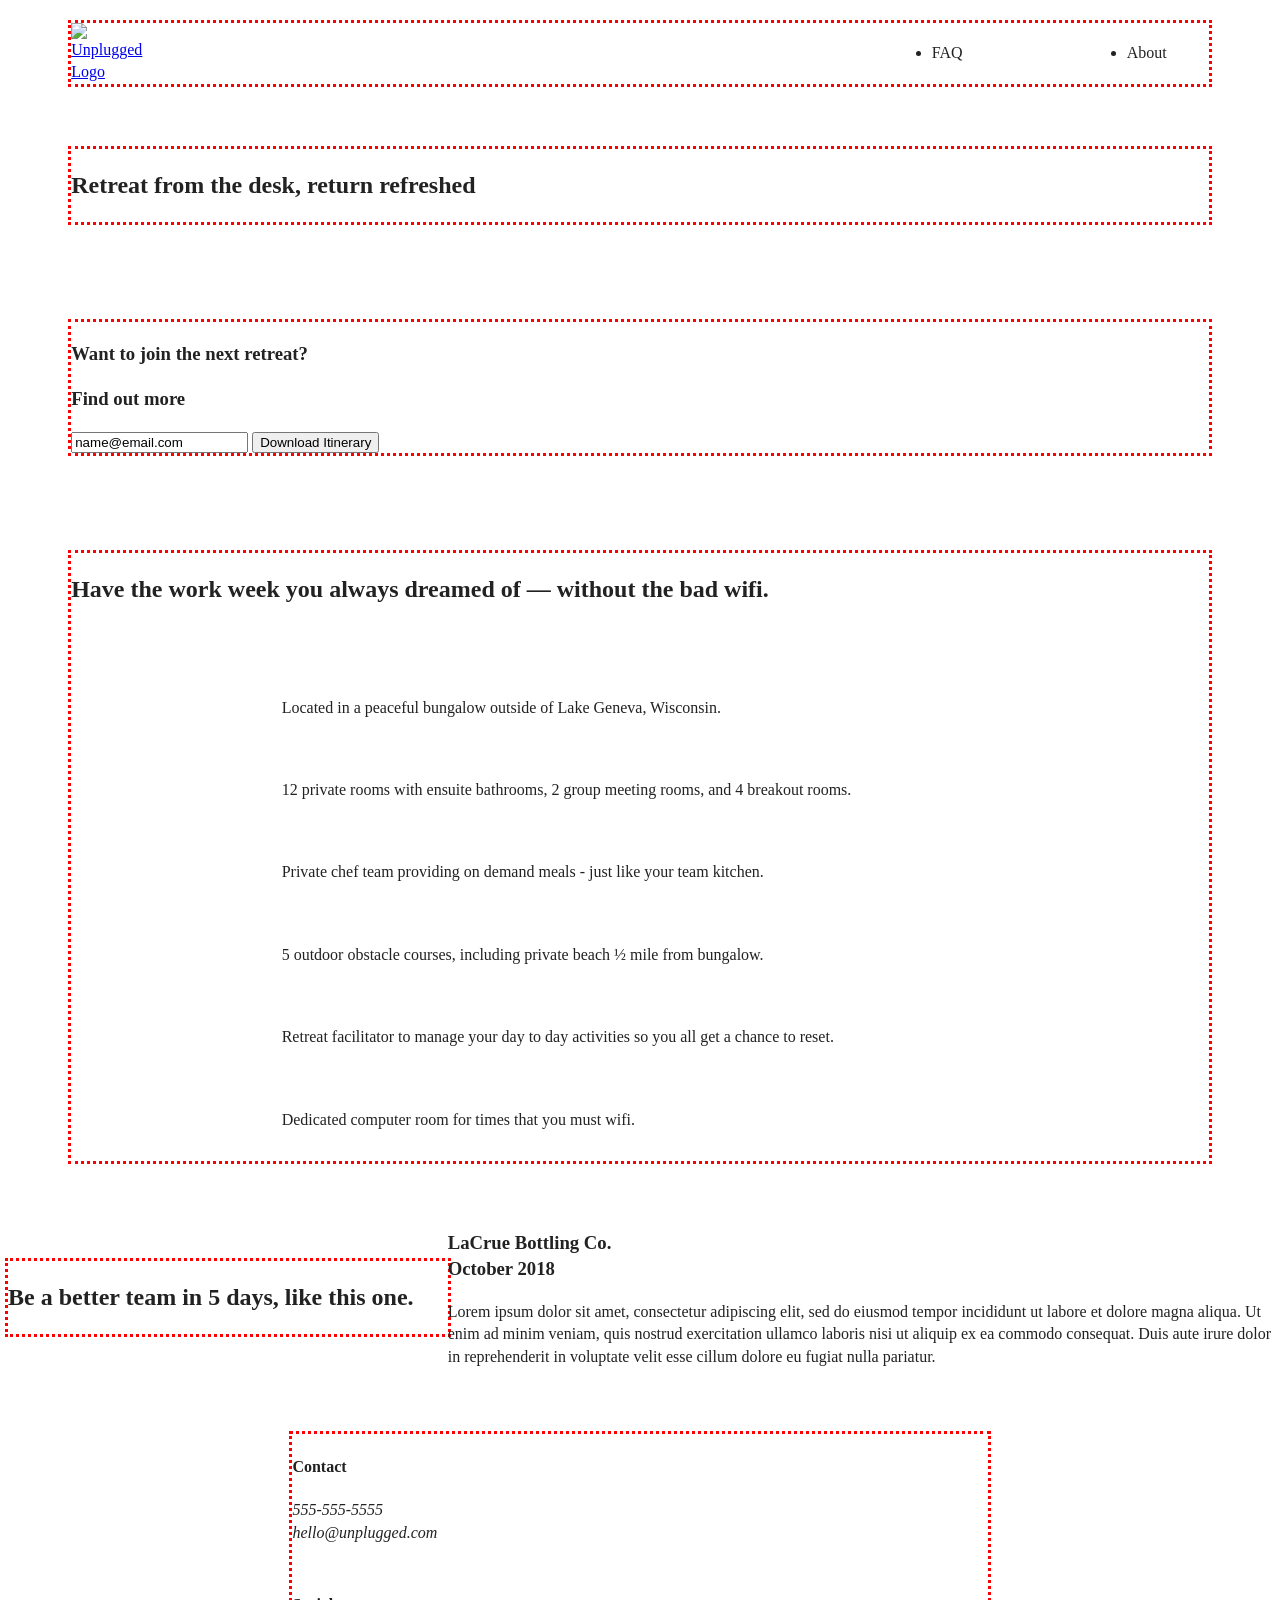
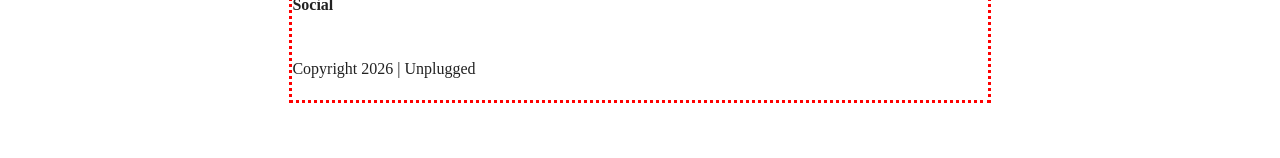
==== index.html @ e72781e9 "Basic styles for mobile layout" ====
<!doctype html>
<html class="no-js" lang="">

<head>
  <meta charset="utf-8">
  <meta name="viewport" content="width=device-width, initial-scale=1">
  <title>Unplugged Retreat</title>
  <link rel="stylesheet" href="css/style.css">
  <meta name="description" content="">

  <meta property="og:title" content="">
  <meta property="og:type" content="">
  <meta property="og:url" content="">
  <meta property="og:image" content="">

  <link rel="icon" href="/favicon.ico" sizes="any">
  <link rel="icon" href="/icon.svg" type="image/svg+xml">
  <link rel="apple-touch-icon" href="icon.png">

  <link rel="manifest" href="site.webmanifest">
  <meta name="theme-color" content="#fafafa">
</head>

<body>
<header>
  <div class="content-wrapper">
    <a href="#">
      <img src=""  alt= "Unplugged Logo">
    </a>
    <div class="header-divider"></div>
    <nav>
      <ul>
        <li><a href="faq/index.html"></a>FAQ</li>
         <li><a href="about/index.html"></a>About</li>
      </ul>
    </nav>
  </div>
</header>

<main>
  <section class="hero-area">
    <div class="content-wrapper">
      <h1>Retreat from the desk, return refreshed</h1>
    </div>
  </section>
  <aside>
    <div class="content-wrapper">
      <div class="form-description">
        <h3>Want to join the next retreat?</h3>
        <p></p>
      </div>
      <div class="form">
        <h3>Find out more</h3>
        <input type="text" name="name" value="name@email.com">
        <input type="button" value="Download Itinerary">
      </div>
    </div>
  </aside>
  <section class="features">
    <div class="content-wrapper">
      <h2>Have the work week you always dreamed of — without the bad wifi.</h2>
      <div class="features-items">
        <article>
          <p class="fontawesome-icons"></p>
          <p class="features-item-description">Located in a peaceful bungalow outside of Lake Geneva, Wisconsin.</p>
        </article>
         <article>
          <p class="fontawesome-icons"></p>
          <p class="features-item-description">12 private rooms with ensuite bathrooms, 2 group meeting rooms, and 4 breakout rooms.</p>
        </article>
         <article>
          <p class="fontawesome-icons"></p>
          <p class="features-item-description">Private chef team providing on demand meals - just like your team kitchen.</p>
        </article>
         <article>
          <p class="fontawesome-icons"></p>
          <p class="features-item-description">5 outdoor obstacle courses, including private beach ½ mile from bungalow.</p>
        </article>
         <article>
          <p class="fontawesome-icons"></p>
          <p class="features-item-description">Retreat facilitator to manage your day to day activities so you all get a chance to reset.</p>
        </article>
         <article>
          <p class="fontawesome-icons"></p>
          <p class="features-item-description">Dedicated computer room for times that you must wifi.</p>
        </article>
      </div>

    </div>
  </section>
  <section class="reviews">
    <div class="content-wrapper">
      <h2> Be a better team in 5 days, like this one.</h2>
    </div>
    <article>
      <h3>LaCrue Bottling Co. <br>
October 2018</h3>
        <p>
Lorem ipsum dolor sit amet, consectetur adipiscing elit, sed do eiusmod tempor incididunt ut labore et dolore magna aliqua. Ut enim ad minim veniam, quis nostrud exercitation ullamco laboris nisi ut aliquip ex ea commodo consequat. Duis aute irure dolor in reprehenderit in voluptate velit esse cillum dolore eu fugiat nulla pariatur. 

        </p>
    </article>
  </section>
</main>

<footer>
<div class="content-wrapper">
  <div class="footer-content">
    <div class="contact">
      <h4>Contact</h4>
      <address>
        <p>555-555-5555 <br>
        hello@unplugged.com
      </p>
      </address>
    </div>
    <div class="social">
      <h4>Social</h4>
      <div class="social-icons">
        <p>
        <a href=""></a>
        <a href=""></a>
        <a href=""></a>
        </p>
      </div>
      <div class="copyright">
      <p>Copyright 2026 | Unplugged</p>
      </div>
    </div>
  </div>
</div>
  </footer>

  <script src="js/app.js"></script>

</body>

</html>
---- css/style.css ----
/*! HTML5 Boilerplate v9.0.0-RC1 | MIT License | https://html5boilerplate.com/ */

/* main.css 3.0.0 | MIT License | https://github.com/h5bp/main.css#readme */
/*
 * What follows is the result of much research on cross-browser styling.
 * Credit left inline and big thanks to Nicolas Gallagher, Jonathan Neal,
 * Kroc Camen, and the H5BP dev community and team.
 */

/* ==========================================================================
   Base styles: opinionated defaults
   ========================================================================== */

html {
  color: #222;
  font-size: 1em;
  line-height: 1.4;
}

/*
 * Remove text-shadow in selection highlight:
 * https://twitter.com/miketaylr/status/12228805301
 *
 * Customize the background color to match your design.
 */

::-moz-selection {
  background: #b3d4fc;
  text-shadow: none;
}

::selection {
  background: #b3d4fc;
  text-shadow: none;
}

/*
 * A better looking default horizontal rule
 */

hr {
  display: block;
  height: 1px;
  border: 0;
  border-top: 1px solid #ccc;
  margin: 1em 0;
  padding: 0;
}

/*
 * Remove the gap between audio, canvas, iframes,
 * images, videos and the bottom of their containers:
 * https://github.com/h5bp/html5-boilerplate/issues/440
 */

audio,
canvas,
iframe,
img,
svg,
video {
  vertical-align: middle;
}

/*
 * Remove default fieldset styles.
 */

fieldset {
  border: 0;
  margin: 0;
  padding: 0;
}

/*
 * Allow only vertical resizing of textareas.
 */

textarea {
  resize: vertical;
}

/* ==========================================================================
   Author's custom styles
   ========================================================================== */
/*=======Global Styles ===========*/

.content-wrapper {
  outline: 3px dotted red;
  width: 90%;
  margin: 50px 0;
}
/* ========Base Header Footer Styles===========*/
header {
  display: flex;
  justify-content: center;
  padding: 15px 0;
}
header .content-wrapper {
  display: flex;
  justify-content: center;
  align-items: center;
  margin: 0;
}
.header-divider {
width: 100%;
height: 1px;
margin: 10px 0;
}
header nav {
width: 60%;
}

header nav ul {
  display: flex;
  justify-content: space-around;
  width: 100%;
}


footer {
  display: flex;
  flex-direction: column;
  align-items: center;
}
footer .content-wrapper {
  width: 55%;
}
footer p {
  margin: 0;
}
footer .contact {
  margin-bottom: 50px;
}
footer .social-icons {
  display: flex;
  justify-content: space-around;
  align-items: center;
}

footer .social-icons p {
  display: flex;
  justify-content: center;
  align-items: center;
}

footer .copyright {
  margin: 20px 0;
}

/*---------Hero Area---------*/
.hero-area {
  display: flex;
  justify-content: center;
}
/*--------Aside --------------*/
aside {
  display: flex;
  justify-content: center;
}
/*---------------Features----------*/
.features {
  display: flex;
  justify-content: center;
}

.features h2 {
  margin-bottom: 60px;
}

.features article {
  width: 63%;
  margin: 30px 0;
}
.features .features-items {
  display: flex;
  justify-content: center;
  align-items: flex-start;
  flex-flow: row wrap;
}

.features p {
  margin: 0;
}

/*------------Reviews----------*/
.reviews {
  display: flex;
  justify-content: center;
}

.reviews h2 {

}

.reviews h3 {
  width: 55%;
}



/*=============About Page=================*/
.mission {
  display: flex;
  justify-content: center;
}
.contact-section {
  display: flex;
  justify-content: center;
}

contact-content p{
  margin: 0px;
}

/*==============FAQ Page===================*/

.faq {
  display: flex;
  justify-content: center;
}
.faq .content-wrapper {
  display: flex;
  justify-content: center;
  align-items: flex-start;
  margin: 50px 0 0 0;
}
.faq h2 {
margin: 40px;
}

.faq-content {
margin-bottom: 50px;
}

/* ==========================================================================
   Helper classes
   ========================================================================== */

/*
 * Hide visually and from screen readers
 */

.hidden,
[hidden] {
  display: none !important;
}

/*
 * Hide only visually, but have it available for screen readers:
 * https://snook.ca/archives/html_and_css/hiding-content-for-accessibility
 *
 * 1. For long content, line feeds are not interpreted as spaces and small width
 *    causes content to wrap 1 word per line:
 *    https://medium.com/@jessebeach/beware-smushed-off-screen-accessible-text-5952a4c2cbfe
 */

.visually-hidden {
  border: 0;
  clip: rect(0, 0, 0, 0);
  height: 1px;
  margin: -1px;
  overflow: hidden;
  padding: 0;
  position: absolute;
  white-space: nowrap;
  width: 1px;
  /* 1 */
}

/*
 * Extends the .visually-hidden class to allow the element
 * to be focusable when navigated to via the keyboard:
 * https://www.drupal.org/node/897638
 */

.visually-hidden.focusable:active,
.visually-hidden.focusable:focus {
  clip: auto;
  height: auto;
  margin: 0;
  overflow: visible;
  position: static;
  white-space: inherit;
  width: auto;
}

/*
 * Hide visually and from screen readers, but maintain layout
 */

.invisible {
  visibility: hidden;
}

/*
 * Clearfix: contain floats
 *
 * The use of `table` rather than `block` is only necessary if using
 * `::before` to contain the top-margins of child elements.
 */

.clearfix::before,
.clearfix::after {
  content: "";
  display: table;
}

.clearfix::after {
  clear: both;
}

/* ==========================================================================
   EXAMPLE Media Queries for Responsive Design.
   These examples override the primary ('mobile first') styles.
   Modify as content requires.
   ========================================================================== */

@media only screen and (min-width: 35em) {
  /* Style adjustments for viewports that meet the condition */
}

@media print,
  (-webkit-min-device-pixel-ratio: 1.25),
  (min-resolution: 1.25dppx),
  (min-resolution: 120dpi) {
  /* Style adjustments for high resolution devices */
}

/* ==========================================================================
   Print styles.
   Inlined to avoid the additional HTTP request:
   https://www.phpied.com/delay-loading-your-print-css/
   ========================================================================== */

@media print {
  *,
  *::before,
  *::after {
    background: #fff !important;
    color: #000 !important;
    /* Black prints faster */
    box-shadow: none !important;
    text-shadow: none !important;
  }

  a,
  a:visited {
    text-decoration: underline;
  }

  a[href]::after {
    content: " (" attr(href) ")";
  }

  abbr[title]::after {
    content: " (" attr(title) ")";
  }

  /*
   * Don't show links that are fragment identifiers,
   * or use the `javascript:` pseudo protocol
   */
  a[href^="#"]::after,
  a[href^="javascript:"]::after {
    content: "";
  }

  pre {
    white-space: pre-wrap !important;
  }

  pre,
  blockquote {
    border: 1px solid #999;
    page-break-inside: avoid;
  }

  tr,
  img {
    page-break-inside: avoid;
  }

  p,
  h2,
  h3 {
    orphans: 3;
    widows: 3;
  }

  h2,
  h3 {
    page-break-after: avoid;
  }
}
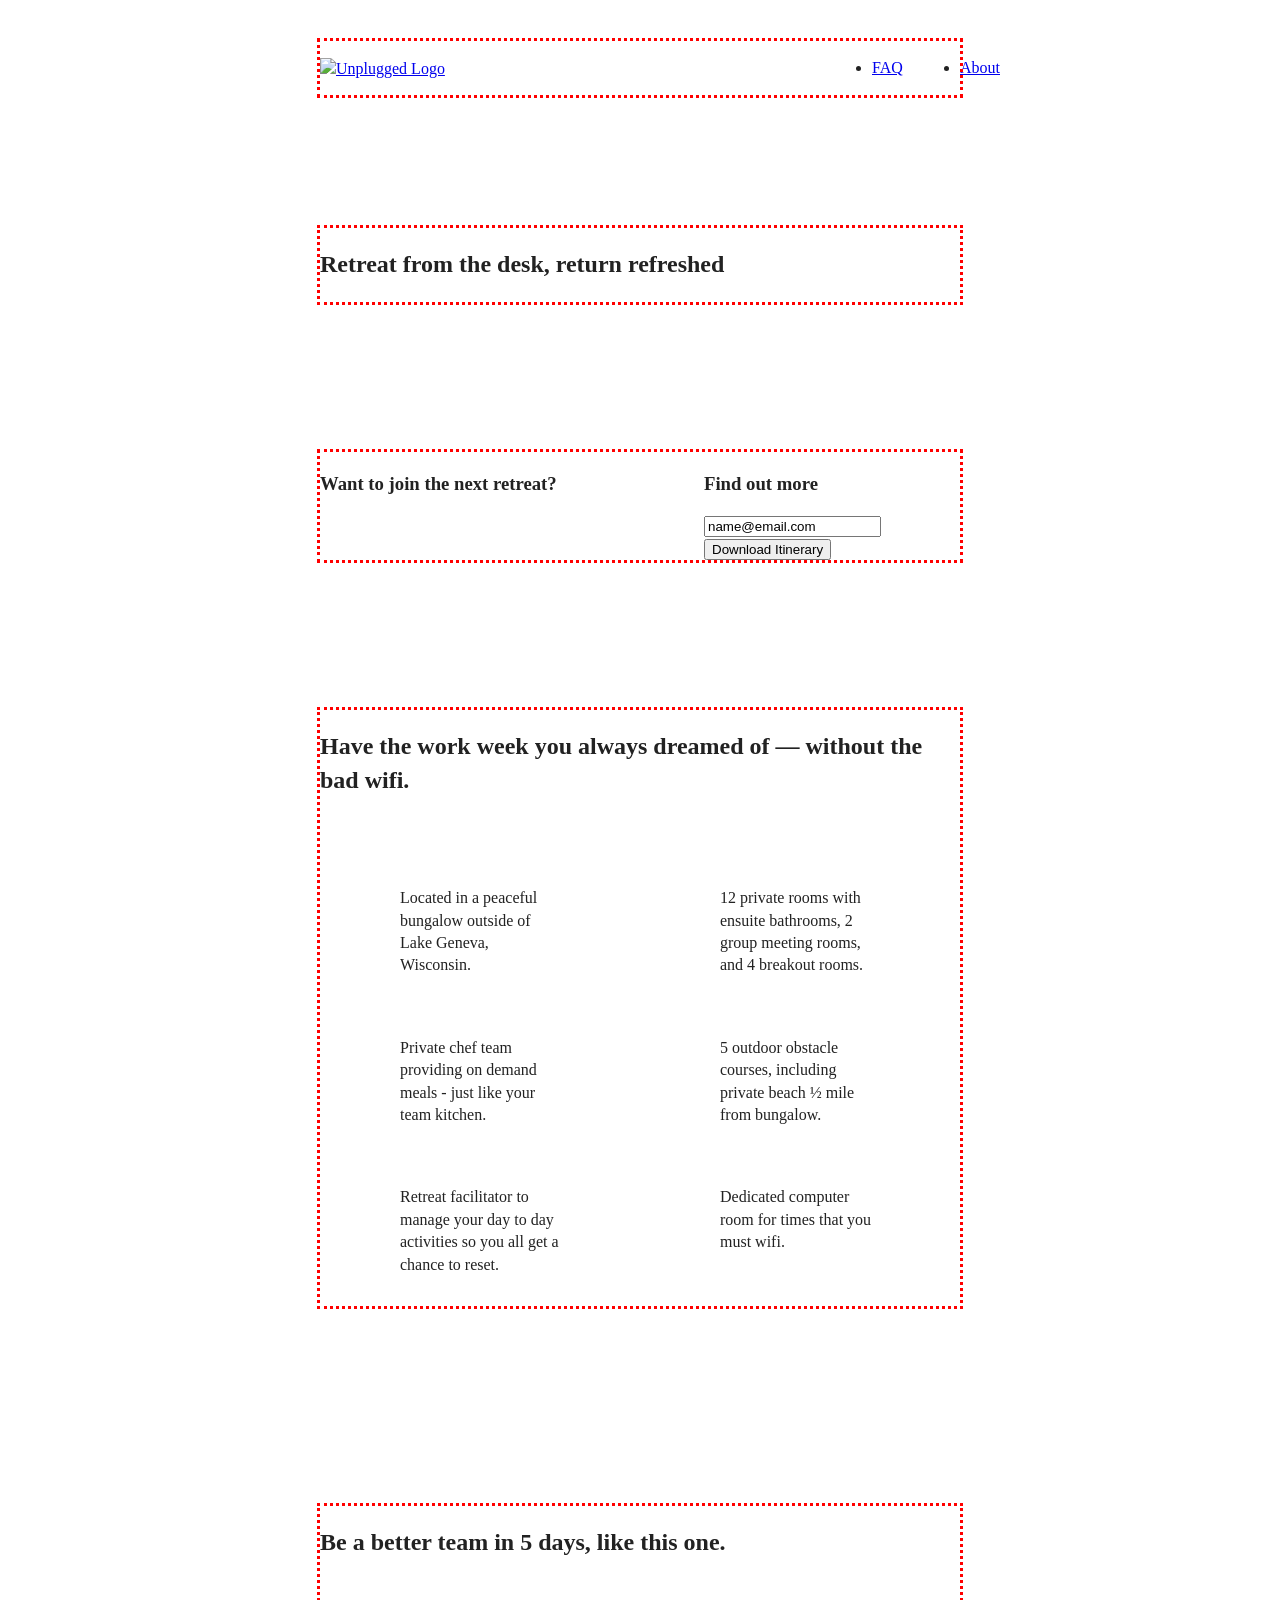
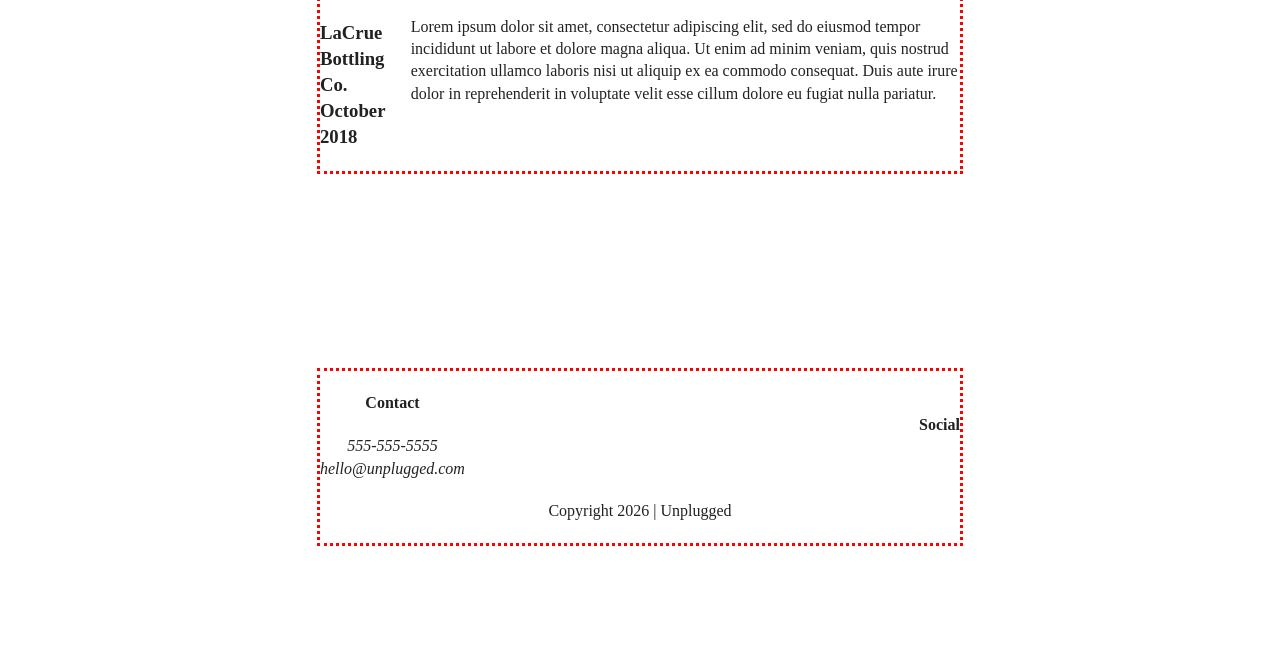
==== commit d4b4bceb: "Tablet css added" ====
--- a/index.html
+++ b/index.html
@@ -30,8 +30,8 @@
     <div class="header-divider"></div>
     <nav>
       <ul>
-        <li><a href="faq/index.html"></a>FAQ</li>
-         <li><a href="about/index.html"></a>About</li>
+        <li><a href="faq/index.html">FAQ</a></li>
+         <li><a href="about/index.html">About</a></li>
       </ul>
     </nav>
   </div>
@@ -88,22 +88,24 @@
 
     </div>
   </section>
+
   <section class="reviews">
     <div class="content-wrapper">
       <h2> Be a better team in 5 days, like this one.</h2>
-    </div>
     <article>
       <h3>LaCrue Bottling Co. <br>
 October 2018</h3>
         <p>
 Lorem ipsum dolor sit amet, consectetur adipiscing elit, sed do eiusmod tempor incididunt ut labore et dolore magna aliqua. Ut enim ad minim veniam, quis nostrud exercitation ullamco laboris nisi ut aliquip ex ea commodo consequat. Duis aute irure dolor in reprehenderit in voluptate velit esse cillum dolore eu fugiat nulla pariatur. 
-
         </p>
     </article>
+    </div>
   </section>
+
 </main>
 
 <footer>
+
 <div class="content-wrapper">
   <div class="footer-content">
     <div class="contact">
@@ -123,13 +125,14 @@
         <a href=""></a>
         </p>
       </div>
-      <div class="copyright">
+    </div>
+  </div>
+  <div class="copyright">
       <p>Copyright 2026 | Unplugged</p>
       </div>
-    </div>
-  </div>
 </div>
-  </footer>
+
+</footer>
 
   <script src="js/app.js"></script>
 
--- a/css/style.css
+++ b/css/style.css
@@ -100,12 +100,13 @@
   display: flex;
   justify-content: center;
   align-items: center;
+  flex-flow: row wrap;
   margin: 0;
 }
 .header-divider {
 width: 100%;
 height: 1px;
-margin: 10px 0;
+margin: 10px 0 20px 0;
 }
 header nav {
 width: 60%;
@@ -122,6 +123,7 @@
   display: flex;
   flex-direction: column;
   align-items: center;
+  text-align: center;
 }
 footer .content-wrapper {
   width: 55%;
@@ -190,11 +192,12 @@
 }
 
 .reviews h2 {
-
+  margin-bottom: 40px;
 }
 
 .reviews h3 {
   width: 55%;
+  margin: 20px 0;
 }
 
 
@@ -223,14 +226,15 @@
   display: flex;
   justify-content: center;
   align-items: flex-start;
+  flex-flow: row wrap;
   margin: 50px 0 0 0;
 }
 .faq h2 {
-margin: 40px;
+  margin: 40px 0;
 }
 
 .faq-content {
-margin-bottom: 50px;
+  margin-bottom: 50px;
 }
 
 /* ==========================================================================
@@ -316,16 +320,128 @@
    Modify as content requires.
    ========================================================================== */
 
-@media only screen and (min-width: 35em) {
-  /* Style adjustments for viewports that meet the condition */
-}
-
-@media print,
-  (-webkit-min-device-pixel-ratio: 1.25),
-  (min-resolution: 1.25dppx),
-  (min-resolution: 120dpi) {
-  /* Style adjustments for high resolution devices */
-}
+@media only screen and (min-width: 768px) {
+/*--Global Styles ----*/
+.content-wrapper {
+  max-width: 640px;
+  margin: 100px 0;
+}
+
+
+/*-----Header-----*/
+header {
+  padding: 33px 0;
+}
+
+header .content-wrapper {
+  width: 100%;
+  justify-content: space-between;
+}
+header nav {
+  width: 20%;
+}
+header nav ul {
+  justify-content: space-between;
+}
+
+.header-divider {
+  display: none;
+}
+
+/*-------Aside-------*/
+
+
+aside .content-wrapper {
+  margin: 50px 0;
+  display: flex;
+  justify-content: space-between;
+  align-content: flex-start;
+}
+
+aside .content-wrapper .form-description,
+aside .content-wrapper .form {
+  width: 40%;
+  margin: 0;
+}
+
+/*---Features -----*/
+.features article {
+display: flex;
+align-items: center;
+flex-flow: column wrap;
+flex-basis: 50%;
+}
+.features .features-item-description {
+  width: 50%;
+}
+
+/*------------Reviews----------*/
+.reviews article {
+  display: flex;
+  justify-content: space-between;
+
+}
+.reviews article div {
+width: 49%;
+}
+
+/*-------Footer ---------*/
+footer .content-wrapper {
+width: 65%;
+}
+
+.footer-content {
+  display: flex;
+  justify-content: space-between;
+  align-items: center;
+}
+footer .contact {
+  margin-bottom: 0;
+}
+
+
+footer .copyright {
+  width: 100%;
+}
+
+/*=================About Page=============*/
+
+.mission-content {
+  display: flex;
+  justify-content: space-between;
+  align-items: flex-start;
+  padding-top: 20px;
+}
+
+.mission-content p {
+  width: 45%;
+}
+
+.contact-section .content-wrapper h2 {
+  width: 80%;
+}
+.contact-content {
+  display: flex;
+  justify-content: space-between;
+  align-items: flex-start;
+}
+/*==================FAQ Page==============*/
+
+.faq .content-wrapper {
+  justify-content: space-between;
+}
+
+.faq-content {
+  width: 45%;
+}
+
+.faq h2 {
+   width: 100%;
+}
+
+
+}
+
 
 /* ==========================================================================
    Print styles.
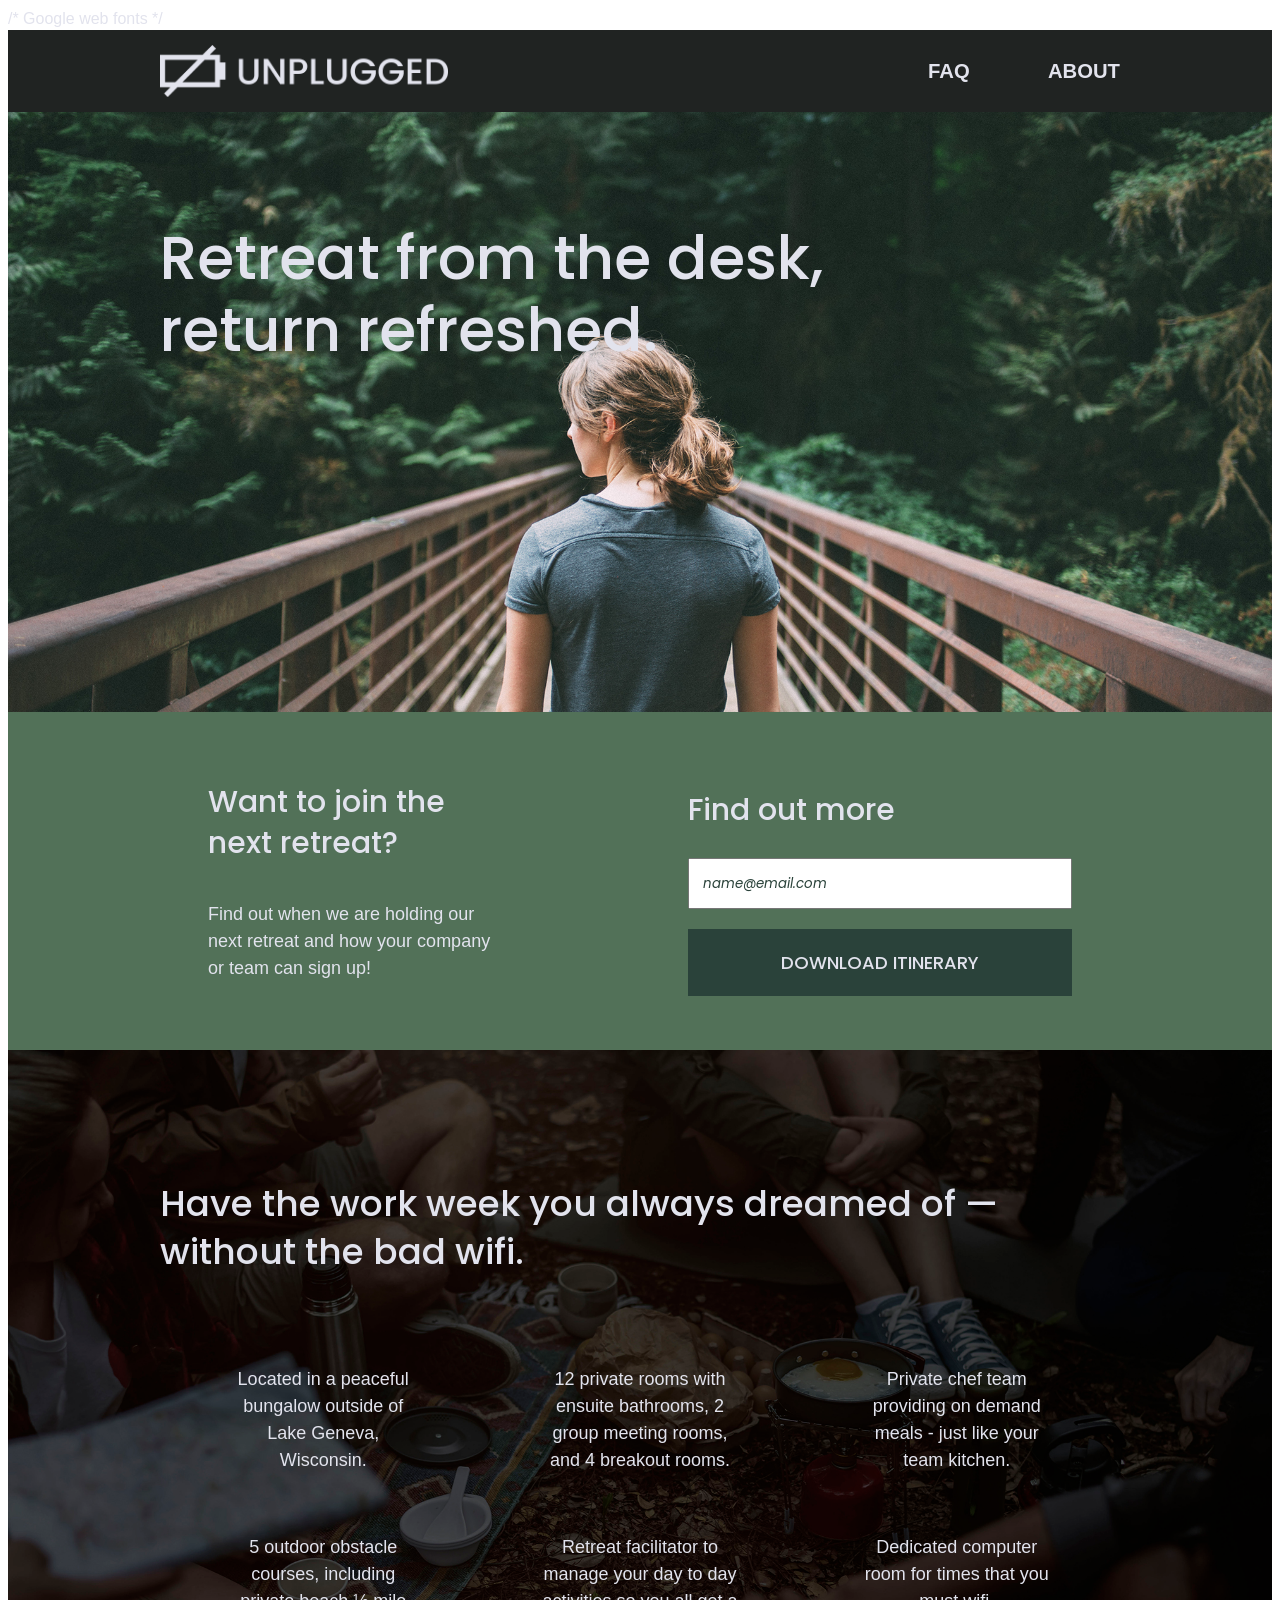
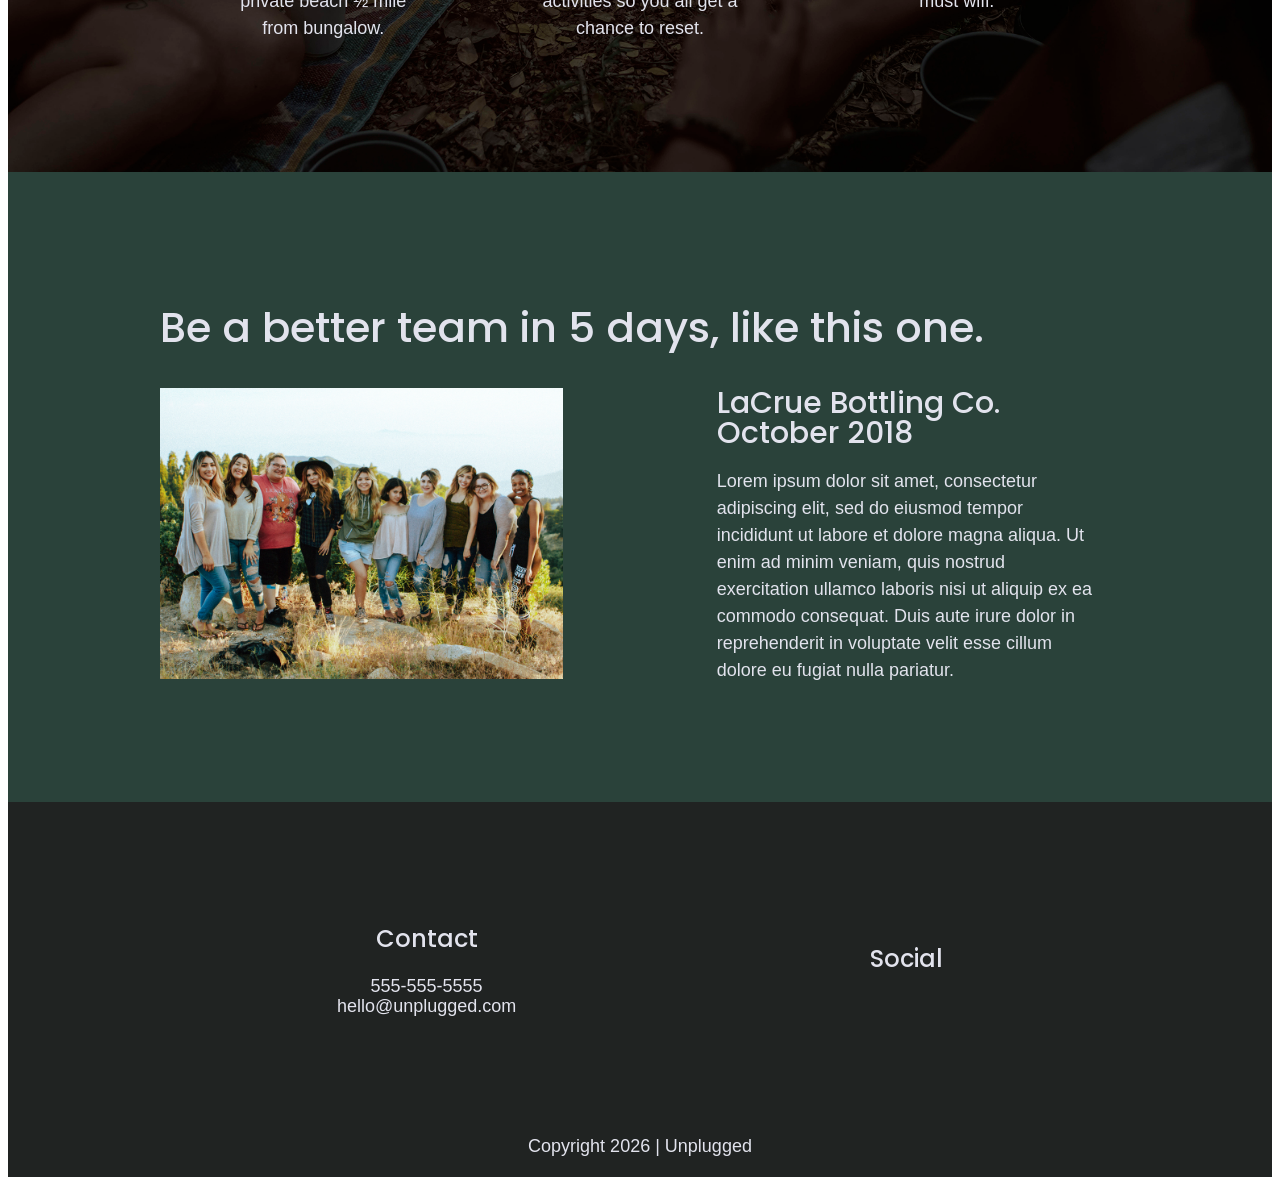
==== commit b42430a1: "Responsive sizing for tablet and desktop added" ====
--- a/index.html
+++ b/index.html
@@ -19,43 +19,57 @@
 
   <link rel="manifest" href="site.webmanifest">
   <meta name="theme-color" content="#fafafa">
+  /* Google web fonts */
+  <link rel="preconnect" href="https://fonts.googleapis.com">
+  <link rel="preconnect" href="https://fonts.gstatic.com" crossorigin>
+  <link href="https://fonts.googleapis.com/css2?family=Open+Sans:ital,wght@0,300..800;1,300..800&family=Poppins:ital,wght@0,100;0,200;0,300;0,400;0,500;0,600;0,700;0,800;0,900;1,100;1,200;1,300;1,400;1,500;1,600;1,700;1,800;1,900&display=swap" rel="stylesheet">
 </head>
 
 <body>
 <header>
-  <div class="content-wrapper">
-    <a href="#">
-      <img src=""  alt= "Unplugged Logo">
-    </a>
+  <div class="content-wrapper">    
+    <figure>
+      <a href="#">
+        <img src="img/unpluggedlogo.png"  alt= "Unplugged Logo">
+      </a>
+    </figure>
+    
     <div class="header-divider"></div>
-    <nav>
-      <ul>
-        <li><a href="faq/index.html">FAQ</a></li>
-         <li><a href="about/index.html">About</a></li>
-      </ul>
-    </nav>
+      <nav>
+        <ul>
+          <li><a href="faq/index.html">FAQ</a></li>
+          <li><a href="about/index.html">About</a></li>
+        </ul>    
+      </nav>  
+    </div>
+
   </div>
 </header>
 
 <main>
   <section class="hero-area">
     <div class="content-wrapper">
-      <h1>Retreat from the desk, return refreshed</h1>
+      <h1>Retreat from the desk, return refreshed.</h1>
     </div>
   </section>
+  
   <aside>
     <div class="content-wrapper">
+      
       <div class="form-description">
         <h3>Want to join the next retreat?</h3>
-        <p></p>
+        <p>Find out when we are holding our next retreat and how your company or team can sign up!</p>
       </div>
+      
       <div class="form">
         <h3>Find out more</h3>
         <input type="text" name="name" value="name@email.com">
-        <input type="button" value="Download Itinerary">
+        <input type="button" value="Download Itinerary">      
       </div>
+
     </div>
   </aside>
+
   <section class="features">
     <div class="content-wrapper">
       <h2>Have the work week you always dreamed of — without the bad wifi.</h2>
@@ -93,11 +107,18 @@
     <div class="content-wrapper">
       <h2> Be a better team in 5 days, like this one.</h2>
     <article>
+      <div>
+      <figure>
+        <img src="img/unplugged-retreat-lacrue.jpg" alt="Unplugged retreat group photo">
+      </figure>
+      </div>
+      <div>
       <h3>LaCrue Bottling Co. <br>
 October 2018</h3>
         <p>
 Lorem ipsum dolor sit amet, consectetur adipiscing elit, sed do eiusmod tempor incididunt ut labore et dolore magna aliqua. Ut enim ad minim veniam, quis nostrud exercitation ullamco laboris nisi ut aliquip ex ea commodo consequat. Duis aute irure dolor in reprehenderit in voluptate velit esse cillum dolore eu fugiat nulla pariatur. 
         </p>
+      </div>
     </article>
     </div>
   </section>
@@ -127,11 +148,10 @@
       </div>
     </div>
   </div>
+</div>
   <div class="copyright">
       <p>Copyright 2026 | Unplugged</p>
       </div>
-</div>
-
 </footer>
 
   <script src="js/app.js"></script>
--- a/css/style.css
+++ b/css/style.css
@@ -85,16 +85,78 @@
    ========================================================================== */
 /*=======Global Styles ===========*/
 
+html {
+  font-size: 1rem; 
+}
+
+body {
+  font-family: 'Opon Sans',sans-serif;
+  font-size: 1em;
+  color: #e2e3ed;
+  text-align: left;
+}
+ul,
+ol {
+  /* size: 1.125em; */
+  margin: 0;
+  padding: 0;
+  list-style-type: none;
+}
+
+a {
+  color: #e2e3ed;
+  text-decoration: none;
+}
+
+h1 {
+  font-family: 'Poppins', Helvetica, Arial, sans-serif;
+  font-size: 2.25em;
+  line-height: 2.69em;
+}
+
+h2 {
+  font-family: 'Poppins', sans-serif;
+  font-size: 2.25em;
+  font-weight: 500;
+}
+
+h3, 
+h4 {
+  font-family: 'Poppins', sans-serif;
+  font-size: 1.125em;
+  margin: 20px 0;
+  font-weight: 500;
+}
+
+p{
+  font-size: .875em;
+  line-height: 1.125em;
+}
+
+img{
+  width: 100%;
+}
+
+figure {
+  margin: 0;
+}
+
+address {
+  font-style: normal;
+}
+
 .content-wrapper {
-  outline: 3px dotted red;
+ /* outline: 3px dotted red;*/
   width: 90%;
   margin: 50px 0;
 }
+
 /* ========Base Header Footer Styles===========*/
 header {
   display: flex;
   justify-content: center;
   padding: 15px 0;
+  background-color: #202322;
 }
 header .content-wrapper {
   display: flex;
@@ -103,13 +165,22 @@
   flex-flow: row wrap;
   margin: 0;
 }
+
+header figure {
+  width: 60%;
+}
+
 .header-divider {
-width: 100%;
-height: 1px;
-margin: 10px 0 20px 0;
+  width: 100%;
+  height: 1px;
+  margin: 10px 0 20px 0;
+  color: #3a3a3a;
 }
 header nav {
-width: 60%;
+  width: 60%;
+  font-size: 1.125em;
+  font-weight: 700;
+  text-transform: uppercase;
 }
 
 header nav ul {
@@ -118,12 +189,17 @@
   width: 100%;
 }
 
+header nav ul li {
+  font-size: 1.125em;
+  text-transform: uppercase;
+}
 
 footer {
   display: flex;
   flex-direction: column;
   align-items: center;
   text-align: center;
+  background-color: #202322;
 }
 footer .content-wrapper {
   width: 55%;
@@ -138,6 +214,7 @@
   display: flex;
   justify-content: space-around;
   align-items: center;
+  color: #527158;
 }
 
 footer .social-icons p {
@@ -146,32 +223,84 @@
   align-items: center;
 }
 
-footer .copyright {
+footer .copyright p{
+  width: 100%;
   margin: 20px 0;
 }
+/* ====Mobile Styles ========*/
 
 /*---------Hero Area---------*/
 .hero-area {
   display: flex;
   justify-content: center;
-}
+  background: url('../img/unplugged-retreat.jpg') center no-repeat  #333;
+  background-size: cover;
+  background-position: center;
+  min-height: 500px;
+}
+.hero-area h1 {
+  font-size: 2.25em;
+  font-family: 'Poppins', Helvetica, Arial, sans-serif;
+  font-weight: 500;
+  line-height: 1.2;
+}
+
+
 /*--------Aside --------------*/
 aside {
   display: flex;
   justify-content: center;
-}
+  background-color: #527158;
+}
+aside .form {
+  margin-top: 30px;
+}
+
+input[type=text] {
+  box-sizing: border-box;
+  width: 100%;
+  color: #2a423a;
+  font-style: italic;
+  font-family: 'Poppins',Helvetica, Arial, sans-serif;
+  padding: 1em;
+}
+
+input[type=button] {
+  width: 100%;
+  padding: 20px 0;
+  margin-top: 20px;
+  background-color: #2a423a;
+  font-family: 'Poppins',Helvetica, Arial, sans-serif;
+  font-weight: 500;
+  font-size: 1.125em;
+  color: #e2e3ed;
+  border: none;
+  text-align: center;
+  text-transform: uppercase;
+}
+
+
+
 /*---------------Features----------*/
+
 .features {
   display: flex;
   justify-content: center;
+  margin: 0;
+  background: url('../img/unplugged-retreat-features.jpg') no-repeat  #333;
+  /*background-size: cover;
+  background-repeat: no-repeat;*/
+  background-position: center;
+  background-size: cover;
 }
 
 .features h2 {
-  margin-bottom: 60px;
+  margin-bottom: 60px; 
+  width: 85%;
 }
 
 .features article {
-  width: 63%;
+  width: 70%;
   margin: 30px 0;
 }
 .features .features-items {
@@ -179,20 +308,24 @@
   justify-content: center;
   align-items: flex-start;
   flex-flow: row wrap;
+  margin: 0;
 }
 
 .features p {
   margin: 0;
+  text-align: center;
 }
 
 /*------------Reviews----------*/
 .reviews {
   display: flex;
   justify-content: center;
+  background-color: #2a423a;
 }
 
 .reviews h2 {
   margin-bottom: 40px;
+  line-height: 1em;
 }
 
 .reviews h3 {
@@ -200,18 +333,47 @@
   margin: 20px 0;
 }
 
-
+.reviews img {
+  width: 100%;
+}
+.reviews p {
+  width: 95%;
+}
 
 /*=============About Page=================*/
 .mission {
   display: flex;
   justify-content: center;
+  background-color: #527158;
+   /* outline: 3px dotted red;*/
 }
 .contact-section {
   display: flex;
   justify-content: center;
-}
-
+  background-color: #2a423a;
+}
+.mission h1 {
+  font-family: 'Poppins', sans-serif;
+  font-size: 1.8em;
+  font-weight: 500;
+  line-height: 2.0em;
+}
+
+.map figure {
+  width: 100%;
+  height: 0;
+  padding-bottom: 75%;
+  overflow: hidden;
+  position: relative;
+}
+
+.map iframe {
+  width: 100%;
+  height: 100%;
+  position: absolute;
+  top: 0;
+  left: 0;
+}
 contact-content p{
   margin: 0px;
 }
@@ -221,7 +383,9 @@
 .faq {
   display: flex;
   justify-content: center;
-}
+  background-color: #527158;
+}
+
 .faq .content-wrapper {
   display: flex;
   justify-content: center;
@@ -229,12 +393,27 @@
   flex-flow: row wrap;
   margin: 50px 0 0 0;
 }
-.faq h2 {
+.faq h1 {
+  /* font-family: 'Poppins', sans-serif;
+  font-size: 1.8755em;
+  font-weight: 500;*/
+  margin-bottom: 40px;
+  line-height: 1;
+}
+
+/*.faq h2 {
+  font-family: 'Poppins', sans-serif;
+  font-size: 1.125em;
+  margin: 20px 0;
+  font-weight: 500;
   margin: 40px 0;
-}
+} */
 
 .faq-content {
   margin-bottom: 50px;
+}
+.faq-content h2 {
+  line-height: 1.333;
 }
 
 /* ==========================================================================
@@ -321,14 +500,30 @@
    ========================================================================== */
 
 @media only screen and (min-width: 768px) {
+  /* ===================Tablet Styles ==============*/
 /*--Global Styles ----*/
+
 .content-wrapper {
   max-width: 640px;
   margin: 100px 0;
 }
-
-
-/*-----Header-----*/
+ h1 {
+  font-size: 3em;
+  line-height: 3em;
+} 
+
+h2 {
+  font-size: 2.25em;
+  line-height: 48px;
+}
+
+h3 {
+  font-size: 1.5em;
+  line-height: 1.875em;
+} 
+
+
+/*-----Header and footer styles-----*/
 header {
   padding: 33px 0;
 }
@@ -337,9 +532,14 @@
   width: 100%;
   justify-content: space-between;
 }
+header figure { 
+  width: 30%;
+}
+
 header nav {
   width: 20%;
 }
+
 header nav ul {
   justify-content: space-between;
 }
@@ -348,13 +548,29 @@
   display: none;
 }
 
+/* -----------Hero Area----*/
+
+.hero-area { 
+  min-height: 600px;
+}
+.hero-area .content-wrapper {
+  margin-top: 60px;
+}
+
+.hero-area h1 {
+  font-size: 3em;
+  font-family: 'Poppins', Helvetica, Arial, sans-serif;
+  font-weight: 500;
+  line-height: 1.2em;
+}
+
 /*-------Aside-------*/
 
 
 aside .content-wrapper {
   margin: 50px 0;
   display: flex;
-  justify-content: space-between;
+  justify-content: space-around;
   align-content: flex-start;
 }
 
@@ -372,34 +588,53 @@
 flex-basis: 50%;
 }
 .features .features-item-description {
-  width: 50%;
+  width: 62%;
+}
+
+.features h2 {
+  width: 100%;
 }
 
 /*------------Reviews----------*/
 .reviews article {
   display: flex;
   justify-content: space-between;
-
-}
+}
+.reviews h2{ 
+  font-size: 2.6em;
+}
+
 .reviews article div {
 width: 49%;
 }
+.reviews article h3 {
+  margin-top: 0;
+  width: 100%;
+  line-height: 30px;
+}
 
 /*-------Footer ---------*/
 footer .content-wrapper {
-width: 65%;
+  width: 80%;
+}
+footer h4 {
+  font-size: 1.5em;
 }
 
 .footer-content {
   display: flex;
-  justify-content: space-between;
+  justify-content: space-around;
   align-items: center;
 }
 footer .contact {
   margin-bottom: 0;
 }
-
-
+footer .contact h4 {
+  font-size: 1.5em;
+}
+footer p {
+  line-height: 1.125em;
+}
 footer .copyright {
   width: 100%;
 }
@@ -412,8 +647,12 @@
   align-items: flex-start;
   padding-top: 20px;
 }
-
+.mission h1 {
+  font-size: 2.25em;
+  line-height: 48px;
+}
 .mission-content p {
+  font-size: .9em;
   width: 45%;
 }
 
@@ -435,14 +674,121 @@
   width: 45%;
 }
 
-.faq h2 {
+.faq h1 {
    width: 100%;
-}
-
-
-}
-
-
+   font-size: 2.25em;
+   line-height: 2.25em;
+}
+.faq h2,
+.faq p {
+  font-size: .875em; 
+  line-height: .98em;
+}
+}
+
+@media only screen and (min-width: 1200px) {
+  /*===============Desktop Styles======================*/
+/*--Global Styles ----*/
+
+h1 {
+  font-size: 3.75em;
+}
+
+h2 {
+  font-size: 2.25em;
+}
+h3,
+h4 {
+  font-size: 1.875em;
+}
+
+p {
+  font-size: 1.125em;
+  line-height: 1.5em;
+}
+
+header {
+  padding: 15px 0;
+}
+.content-wrapper {
+  max-width: 960px;
+}
+
+/*-----Hero Area-----*/
+.hero-area h1 {
+  font-size: 3.75em;
+  width: 80%;
+}
+/*------Aside------*/
+aside .content-wrapper {
+  max-width: 960px;
+  justify-content: space-around;
+}
+
+aside .content-wrapper .form-description,
+aside .content-wrapper .form {
+  display: flex;
+  flex-direction: column;
+  flex-basis: 40%;
+}
+
+aside .form-description  h3{
+  line-height: 1.35em;
+  width: 80%;
+}
+aside .form-description p {
+  width: 75%;
+}
+aside .form {
+  width: 40%;
+}
+/*-------Features---------*/
+.features h2 {
+  width: 90%;
+}
+
+.features article {
+  flex-basis: 33%;
+}
+
+/*------Reviews----------*/
+.reviews article div {
+  width: 42%;
+}
+/*================About Page============*/
+.mission h2,
+.contact-section .content wrapper h2 {
+  width: 95%;
+}
+.mission h2 {
+  font-size: 3em;
+}
+/*====================FAQ Page=============*/
+.faq h1 {
+  width: 100%;
+  font-size: 3em;
+}
+
+.faq h2,
+.faq p {
+  font-size: 1.125em;
+  line-height: 1.125em;
+}
+
+
+
+
+
+
+
+
+
+
+
+
+
+
+}
 /* ==========================================================================
    Print styles.
    Inlined to avoid the additional HTTP request:
@@ -508,5 +854,4 @@
   h3 {
     page-break-after: avoid;
   }
-}
-
+}
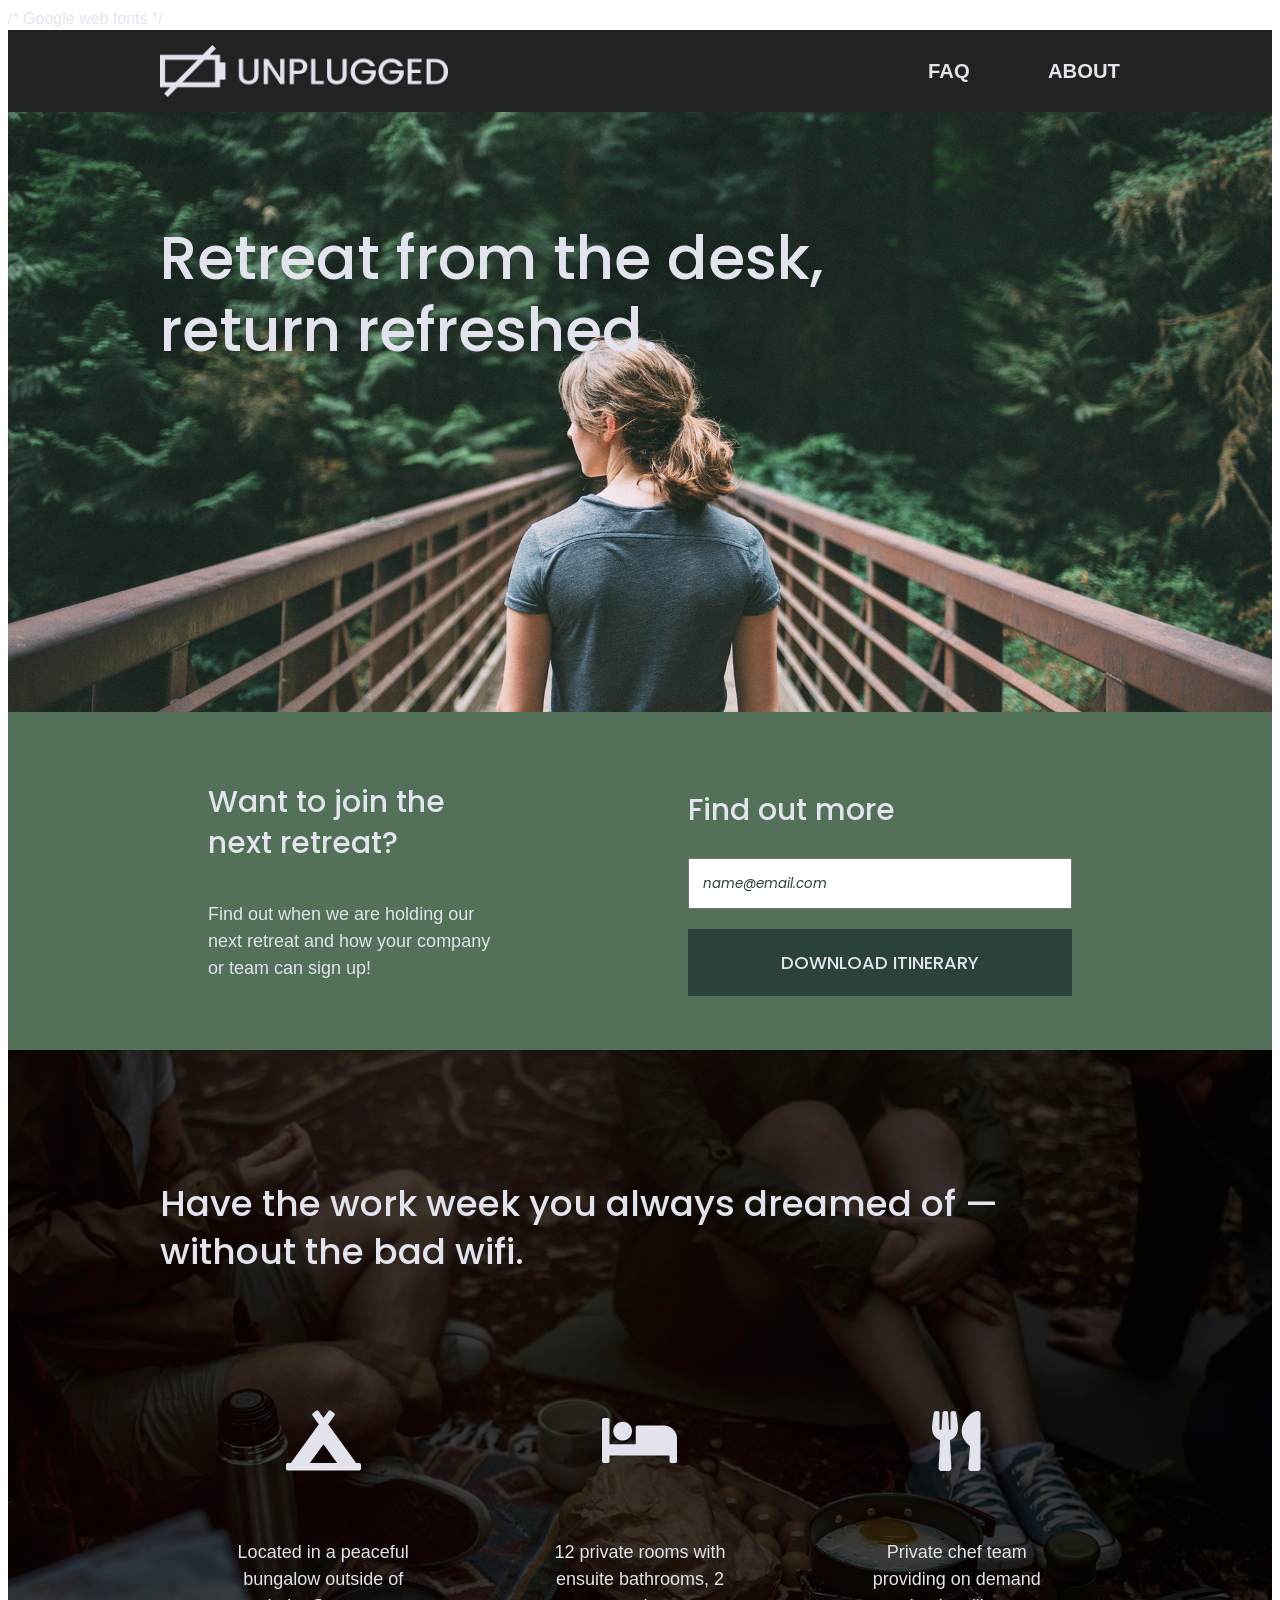
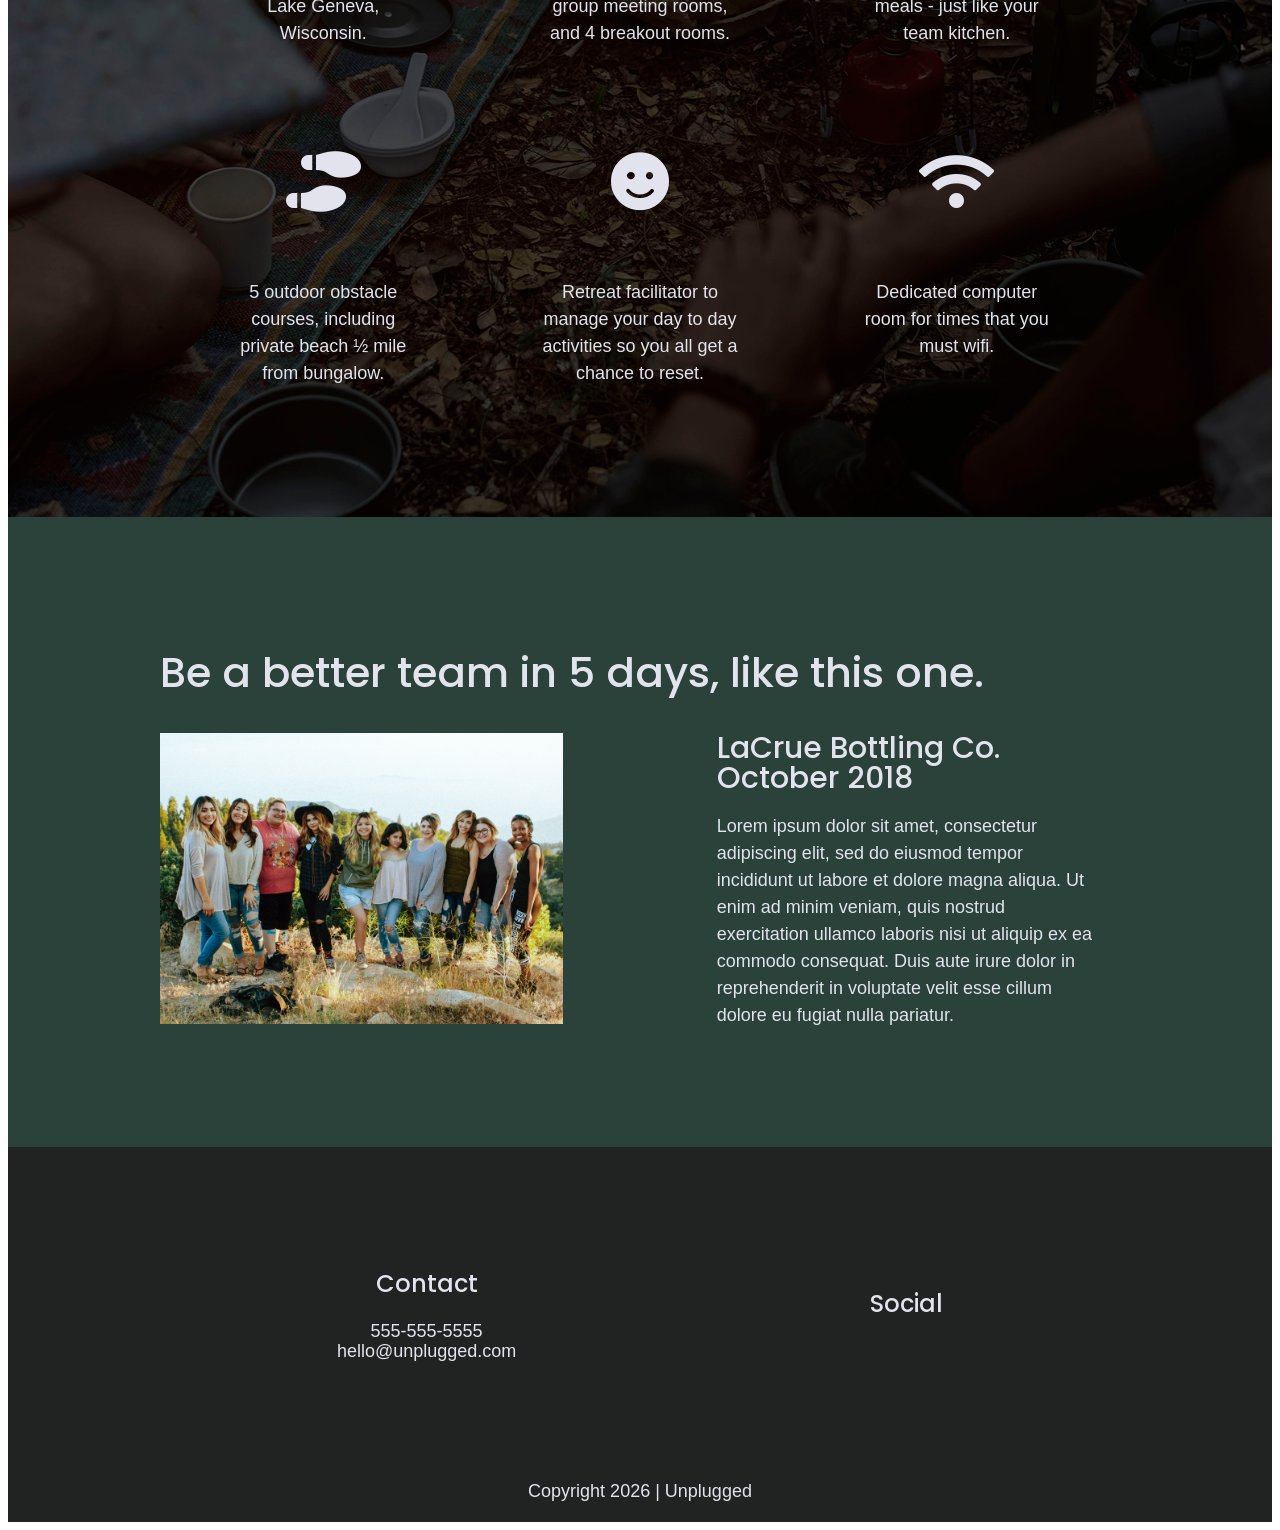
==== commit 96835dec: "Removed space between error in font-size" ====
--- a/index.html
+++ b/index.html
@@ -6,6 +6,9 @@
   <meta name="viewport" content="width=device-width, initial-scale=1">
   <title>Unplugged Retreat</title>
   <link rel="stylesheet" href="css/style.css">
+
+<!-- FontAwesome CDN version 5.5 -->
+<link rel="stylesheet" href="https://use.fontawesome.com/releases/v5.5.0/css/all.css" integrity="sha384-B4dIYHKNBt8Bc12p+WXckhzcICo0wtJAoU8YZTY5qE0Id1GSseTk6S+L3BlXeVIU" crossorigin="anonymous">
   <meta name="description" content="">
 
   <meta property="og:title" content="">
@@ -75,27 +78,39 @@
       <h2>Have the work week you always dreamed of — without the bad wifi.</h2>
       <div class="features-items">
         <article>
-          <p class="fontawesome-icons"></p>
+          <h3 class="fontawesome-icons">
+            <i class="fas fa-campground"></i>
+          </h3>
           <p class="features-item-description">Located in a peaceful bungalow outside of Lake Geneva, Wisconsin.</p>
         </article>
          <article>
-          <p class="fontawesome-icons"></p>
+          <h3 class="fontawesome-icons">
+            <i class="fas fa-bed"></i>
+          </h3>
           <p class="features-item-description">12 private rooms with ensuite bathrooms, 2 group meeting rooms, and 4 breakout rooms.</p>
         </article>
          <article>
-          <p class="fontawesome-icons"></p>
+          <h3 class="fontawesome-icons">
+            <i class="fas fa-utensils"></i>
+          </h3>
           <p class="features-item-description">Private chef team providing on demand meals - just like your team kitchen.</p>
         </article>
          <article>
-          <p class="fontawesome-icons"></p>
+          <h3 class="fontawesome-icons">
+            <i class="fas fa-shoe-prints"></i>
+          </h3>
           <p class="features-item-description">5 outdoor obstacle courses, including private beach ½ mile from bungalow.</p>
         </article>
          <article>
-          <p class="fontawesome-icons"></p>
+          <h3 class="fontawesome-icons">
+            <i class="fas fa-smile"></i>
+          </h3>
           <p class="features-item-description">Retreat facilitator to manage your day to day activities so you all get a chance to reset.</p>
         </article>
          <article>
-          <p class="fontawesome-icons"></p>
+          <h3 class="fontawesome-icons">
+            <i class="fas fa-wifi"></i>
+          </h3>
           <p class="features-item-description">Dedicated computer room for times that you must wifi.</p>
         </article>
       </div>
--- a/css/style.css
+++ b/css/style.css
@@ -303,12 +303,19 @@
   width: 70%;
   margin: 30px 0;
 }
+
 .features .features-items {
   display: flex;
   justify-content: center;
   align-items: flex-start;
   flex-flow: row wrap;
   margin: 0;
+}
+
+.features h3 {
+  text-align: center;
+  font-size: 3.75rem;
+  margin-bottom: 40px;
 }
 
 .features p {
@@ -655,6 +662,9 @@
   font-size: .9em;
   width: 45%;
 }
+.map figure {
+  padding-bottom: 75%;
+}
 
 .contact-section .content-wrapper h2 {
   width: 80%;
@@ -763,6 +773,10 @@
 .mission h2 {
   font-size: 3em;
 }
+.map figure {
+  padding-bottom: 45%;
+}
+
 /*====================FAQ Page=============*/
 .faq h1 {
   width: 100%;
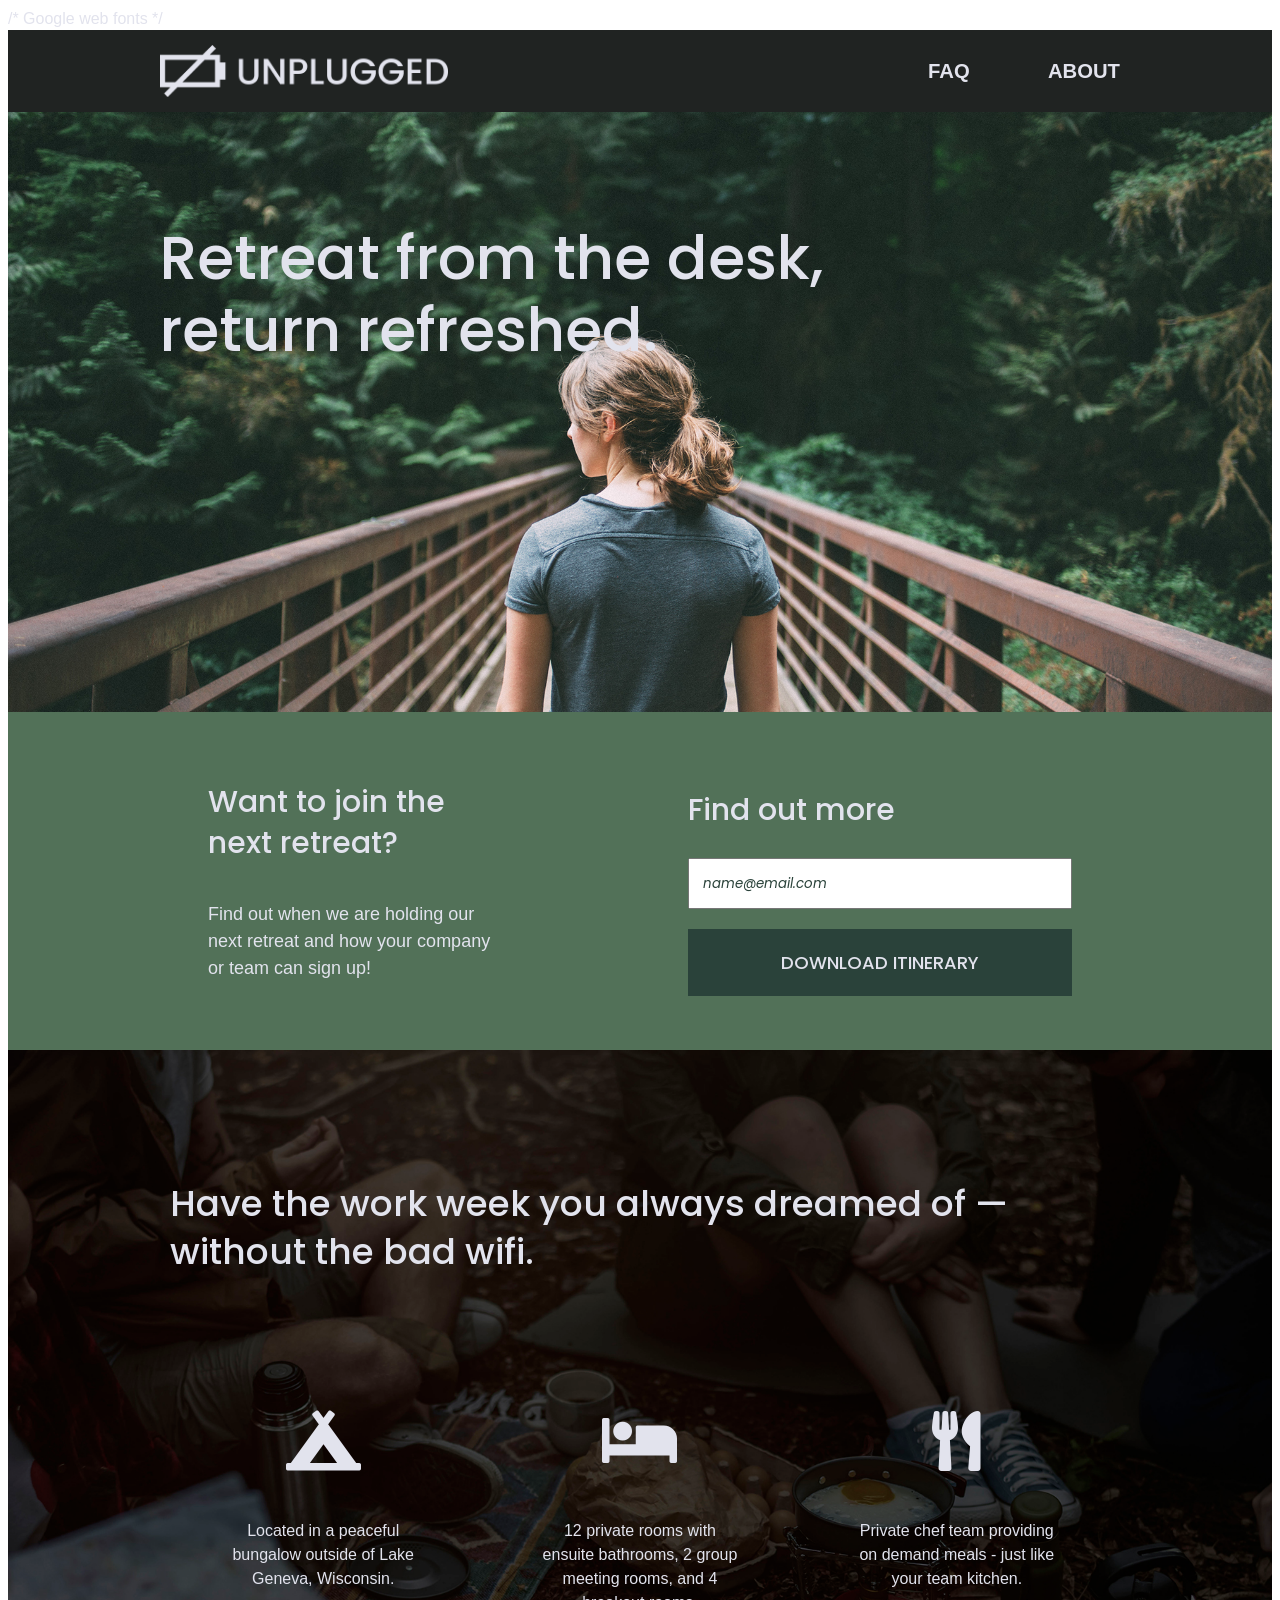
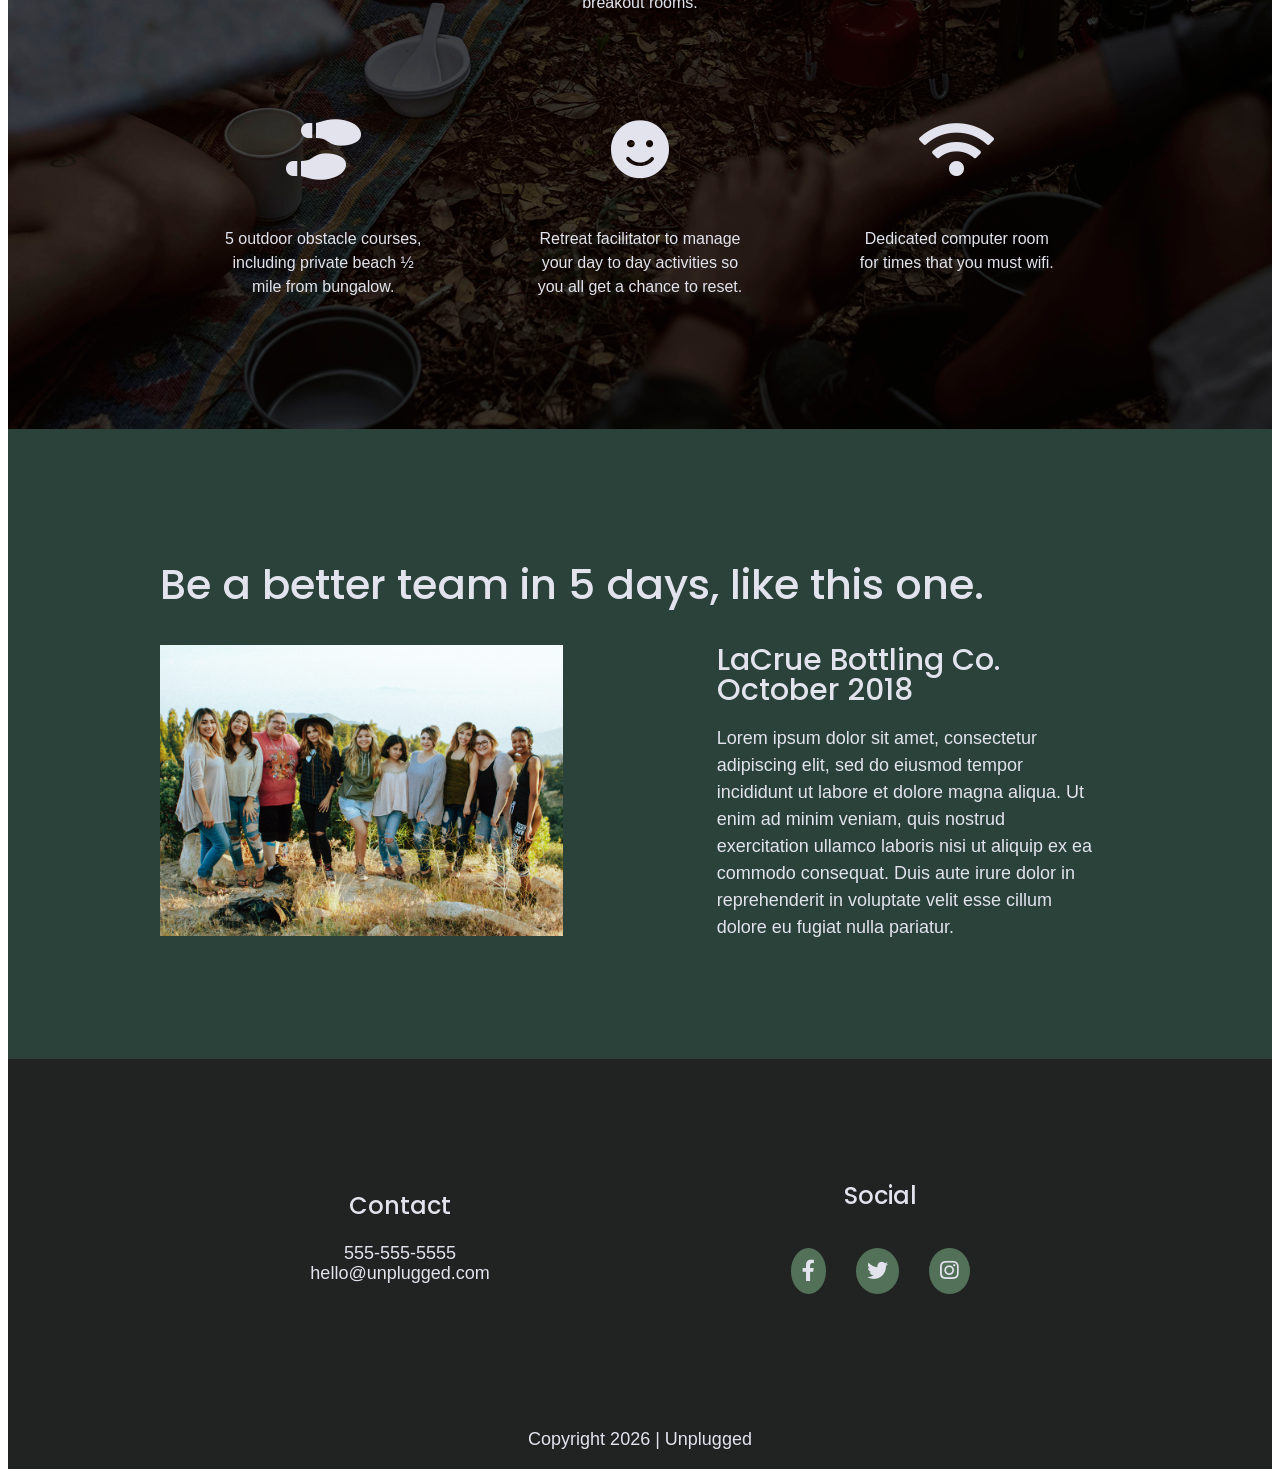
==== commit ba98e37d: "Changes to formatting based on design docs" ====
--- a/index.html
+++ b/index.html
@@ -156,10 +156,14 @@
       <h4>Social</h4>
       <div class="social-icons">
         <p>
-        <a href=""></a>
-        <a href=""></a>
-        <a href=""></a>
-        </p>
+             <a href="https://www.facebook.com" target="_blank" aria-label="Facebook"><i aria-hidden="true" class="fab fa-facebook-f"></i></a>
+          </p>
+          <p>
+              <a href="https://twitter.com" target="_blank" aria-label="Twitter"><i aria-hidden="true" class="fab fa-twitter"></i></a>
+          </p>
+          <p>
+              <a href="https://www.instagram.com" target="_blank" aria-label="Instagram"><i aria-hidden="true" class="fab fa-instagram"></i></a>
+          </p>       
       </div>
     </div>
   </div>
--- a/css/style.css
+++ b/css/style.css
@@ -205,23 +205,32 @@
   width: 55%;
 }
 footer p {
-  margin: 0;
+  margin: 15px;
 }
 footer .contact {
   margin-bottom: 50px;
 }
 footer .social-icons {
   display: flex;
-  justify-content: space-around;
+  justify-content: space-between;
   align-items: center;
-  color: #527158;
 }
 
 footer .social-icons p {
   display: flex;
   justify-content: center;
   align-items: center;
-}
+  background-color: #527158;
+  /*width: 40px;
+  height: 40px;*/
+  font-size: 1.3125em;
+  border-radius: 100%;
+  padding: .7rem;
+}
+/*footer .social-icons p i {
+  font-size: 1.3125em;
+  margin: 0 10px;
+}*/
 
 footer .copyright p{
   width: 100%;
@@ -296,11 +305,13 @@
 
 .features h2 {
   margin-bottom: 60px; 
-  width: 85%;
+  margin-left: 10px;
+  width: 90%;
+  font-size: 1.6rem;
 }
 
 .features article {
-  width: 70%;
+  width: 63%;
   margin: 30px 0;
 }
 
@@ -333,6 +344,7 @@
 .reviews h2 {
   margin-bottom: 40px;
   line-height: 1em;
+  font-size: 1.85rem;
 }
 
 .reviews h3 {
@@ -363,7 +375,7 @@
   font-family: 'Poppins', sans-serif;
   font-size: 1.8em;
   font-weight: 500;
-  line-height: 2.0em;
+  line-height: 1.5em;
 }
 
 .map figure {
@@ -381,7 +393,10 @@
   top: 0;
   left: 0;
 }
-contact-content p{
+.contact-section h2 {
+  font-size: 1.85rem;
+}
+.contact-content p{
   margin: 0px;
 }
 
@@ -402,20 +417,22 @@
 }
 .faq h1 {
   /* font-family: 'Poppins', sans-serif;
-  font-size: 1.8755em;
+  
   font-weight: 500;*/
   margin-bottom: 40px;
-  line-height: 1;
-}
-
-/*.faq h2 {
-  font-family: 'Poppins', sans-serif;
-  font-size: 1.125em;
+  line-height: 2.0rem;
+  font-size: 2.0rem;
+}
+
+.faq h2 {
+  /*font-family: 'Poppins', sans-serif;
+ 
   margin: 20px 0;
   font-weight: 500;
   margin: 40px 0;
-} */
-
+ */
+  font-size: 1.125em;
+}
 .faq-content {
   margin-bottom: 50px;
 }
@@ -595,11 +612,19 @@
 flex-basis: 50%;
 }
 .features .features-item-description {
-  width: 62%;
+  width: 65%;
+}
+
+.features p {
+  font-size: 1rem;
 }
 
 .features h2 {
   width: 100%;
+  font-size: 2.25rem;
+}
+.features h3 {
+  margin-bottom: 20px;
 }
 
 /*------------Reviews----------*/
@@ -668,6 +693,9 @@
 
 .contact-section .content-wrapper h2 {
   width: 80%;
+}
+.contact-section h2 {
+  font-size: 2.25rem;
 }
 .contact-content {
   display: flex;
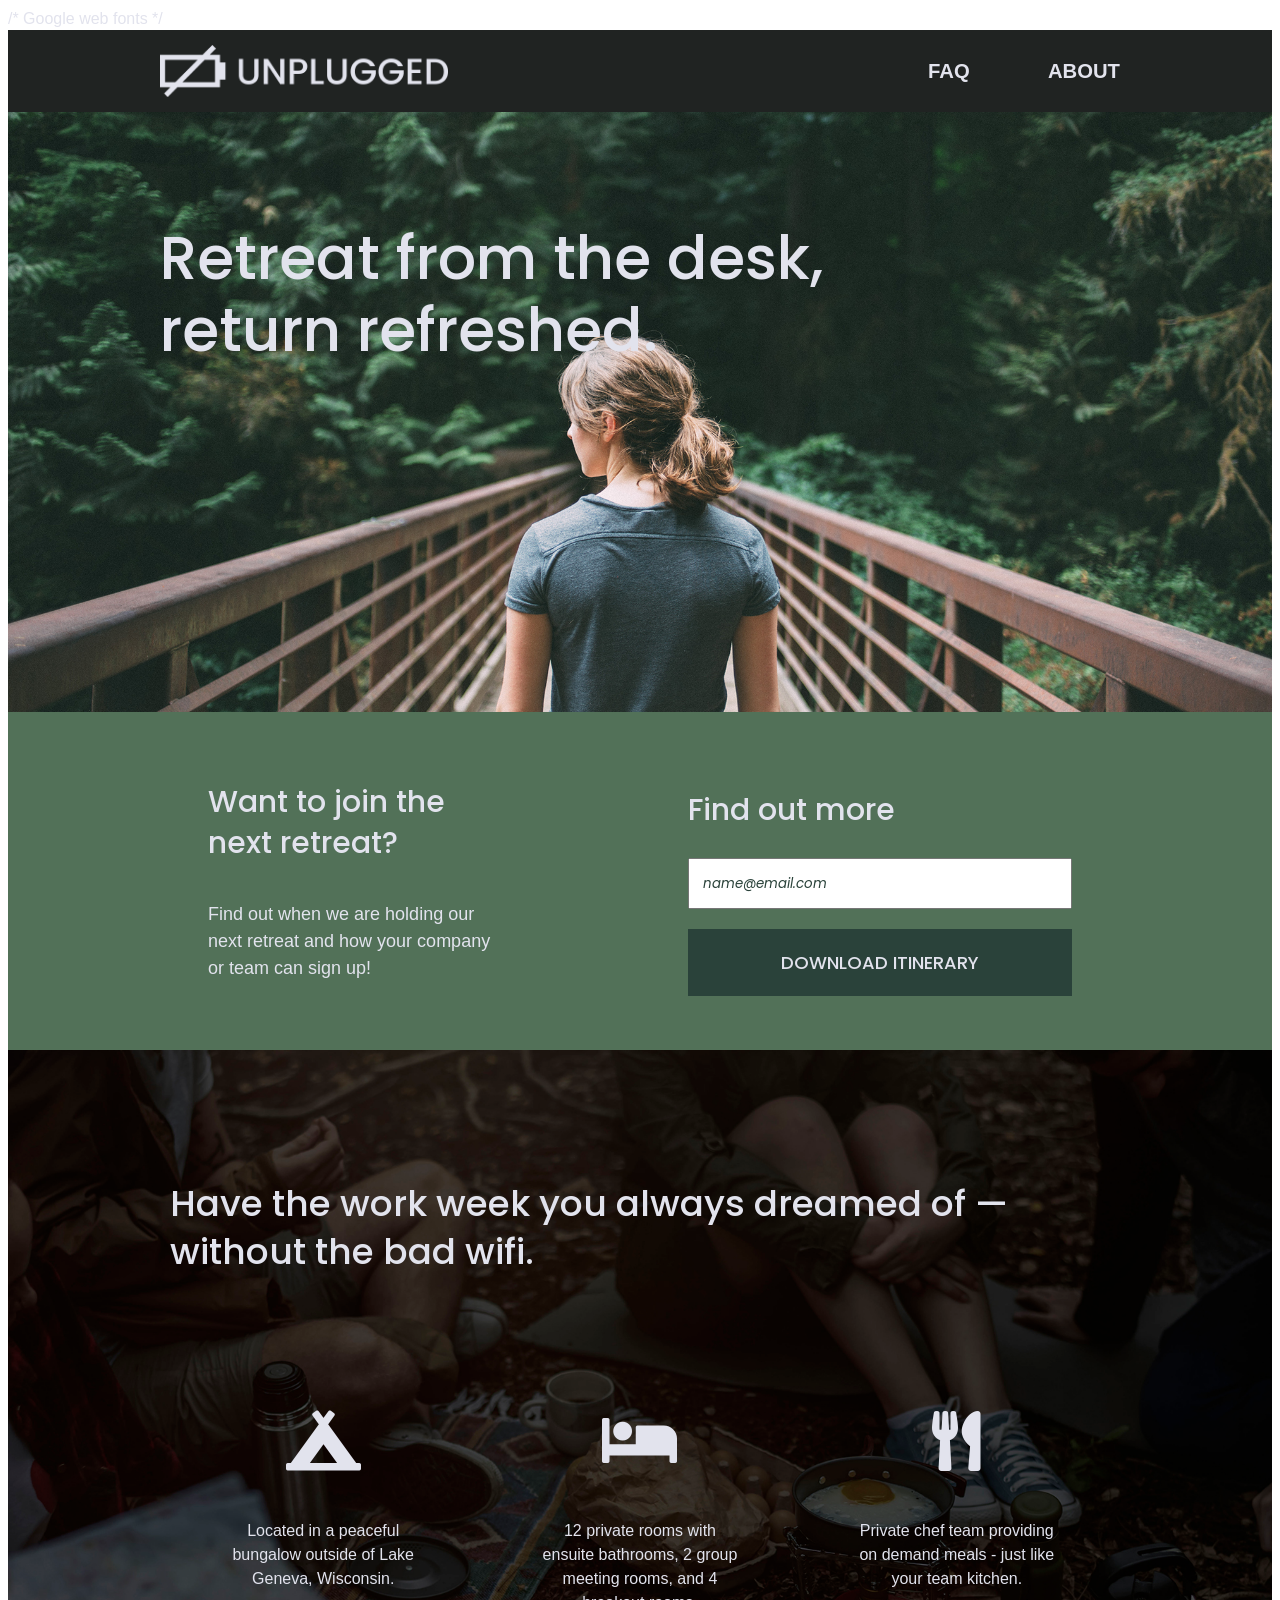
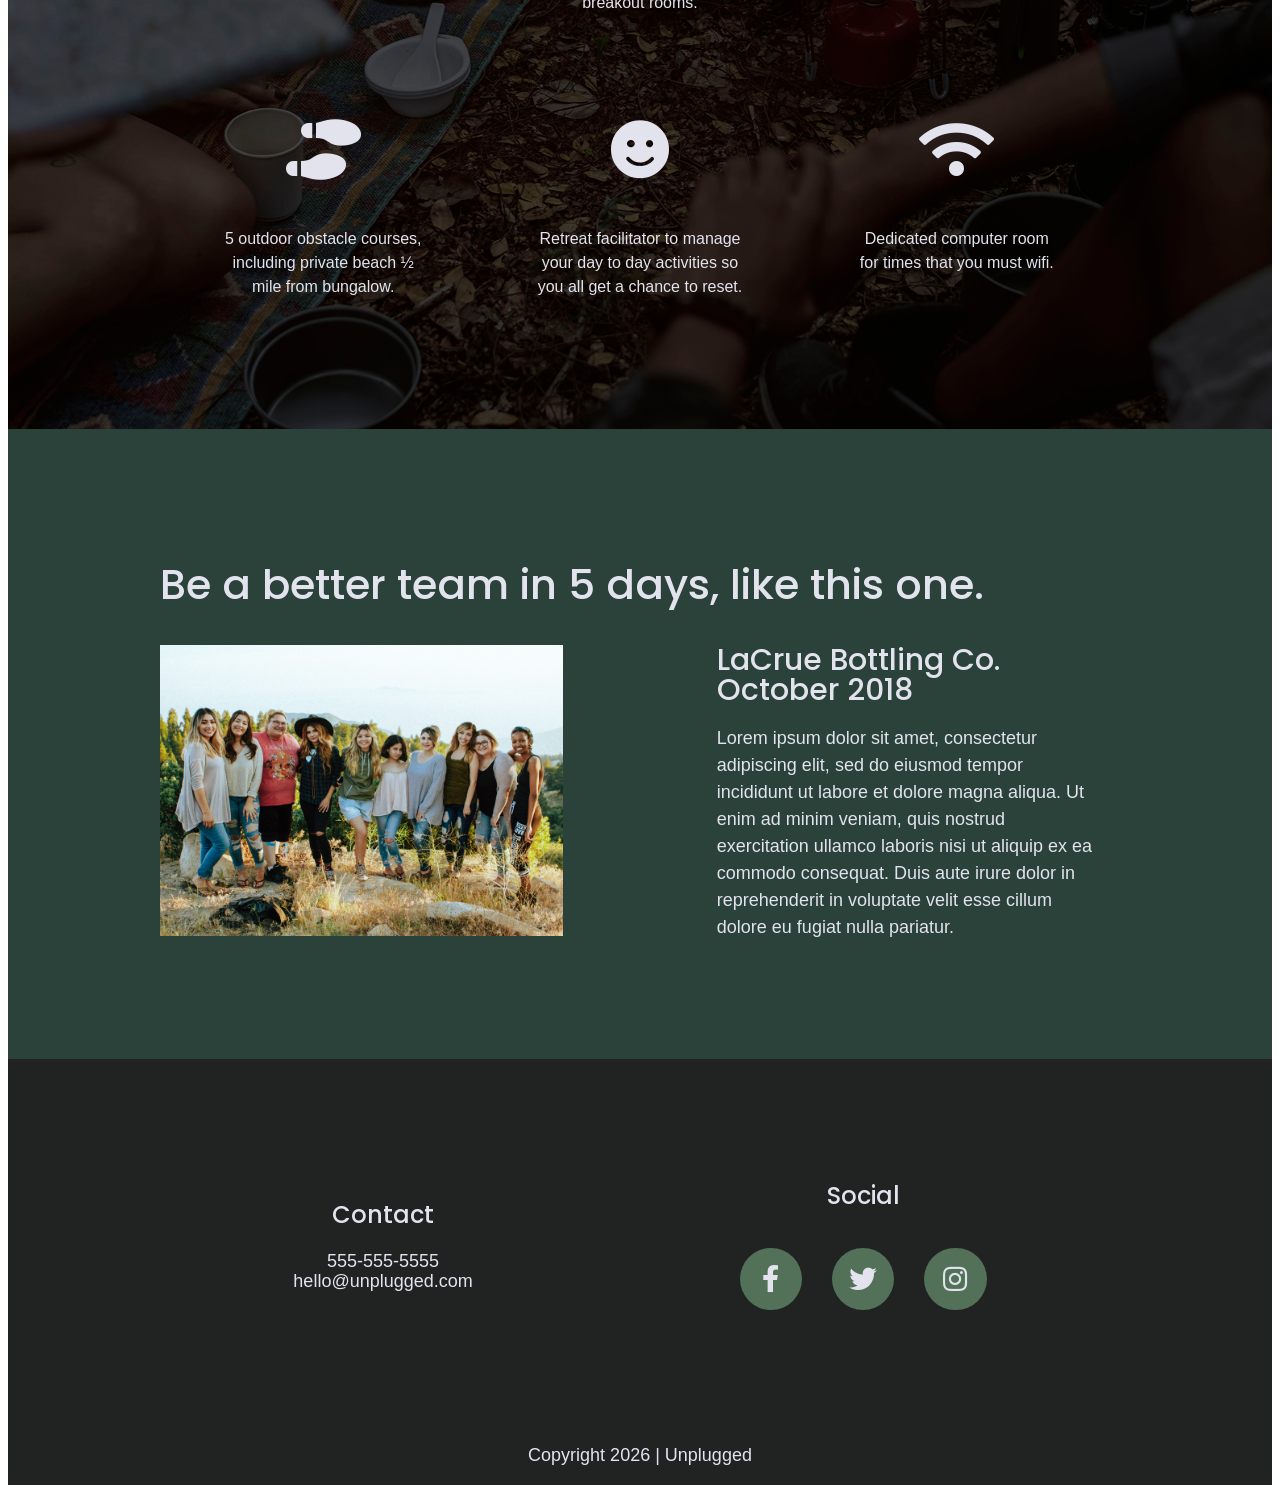
==== commit 889627be: "Add area-label during accessibility test" ====
--- a/index.html
+++ b/index.html
@@ -66,7 +66,7 @@
       
       <div class="form">
         <h3>Find out more</h3>
-        <input type="text" name="name" value="name@email.com">
+        <input type="text" name="name"  area-label="input email address" value="name@email.com">
         <input type="button" value="Download Itinerary">      
       </div>
 
--- a/css/style.css
+++ b/css/style.css
@@ -221,16 +221,17 @@
   justify-content: center;
   align-items: center;
   background-color: #527158;
-  /*width: 40px;
-  height: 40px;*/
+  width: 40px;
+  height: 40px;
   font-size: 1.3125em;
   border-radius: 100%;
   padding: .7rem;
 }
-/*footer .social-icons p i {
+
+footer .social-icons  i {
   font-size: 1.3125em;
-  margin: 0 10px;
-}*/
+
+}
 
 footer .copyright p{
   width: 100%;
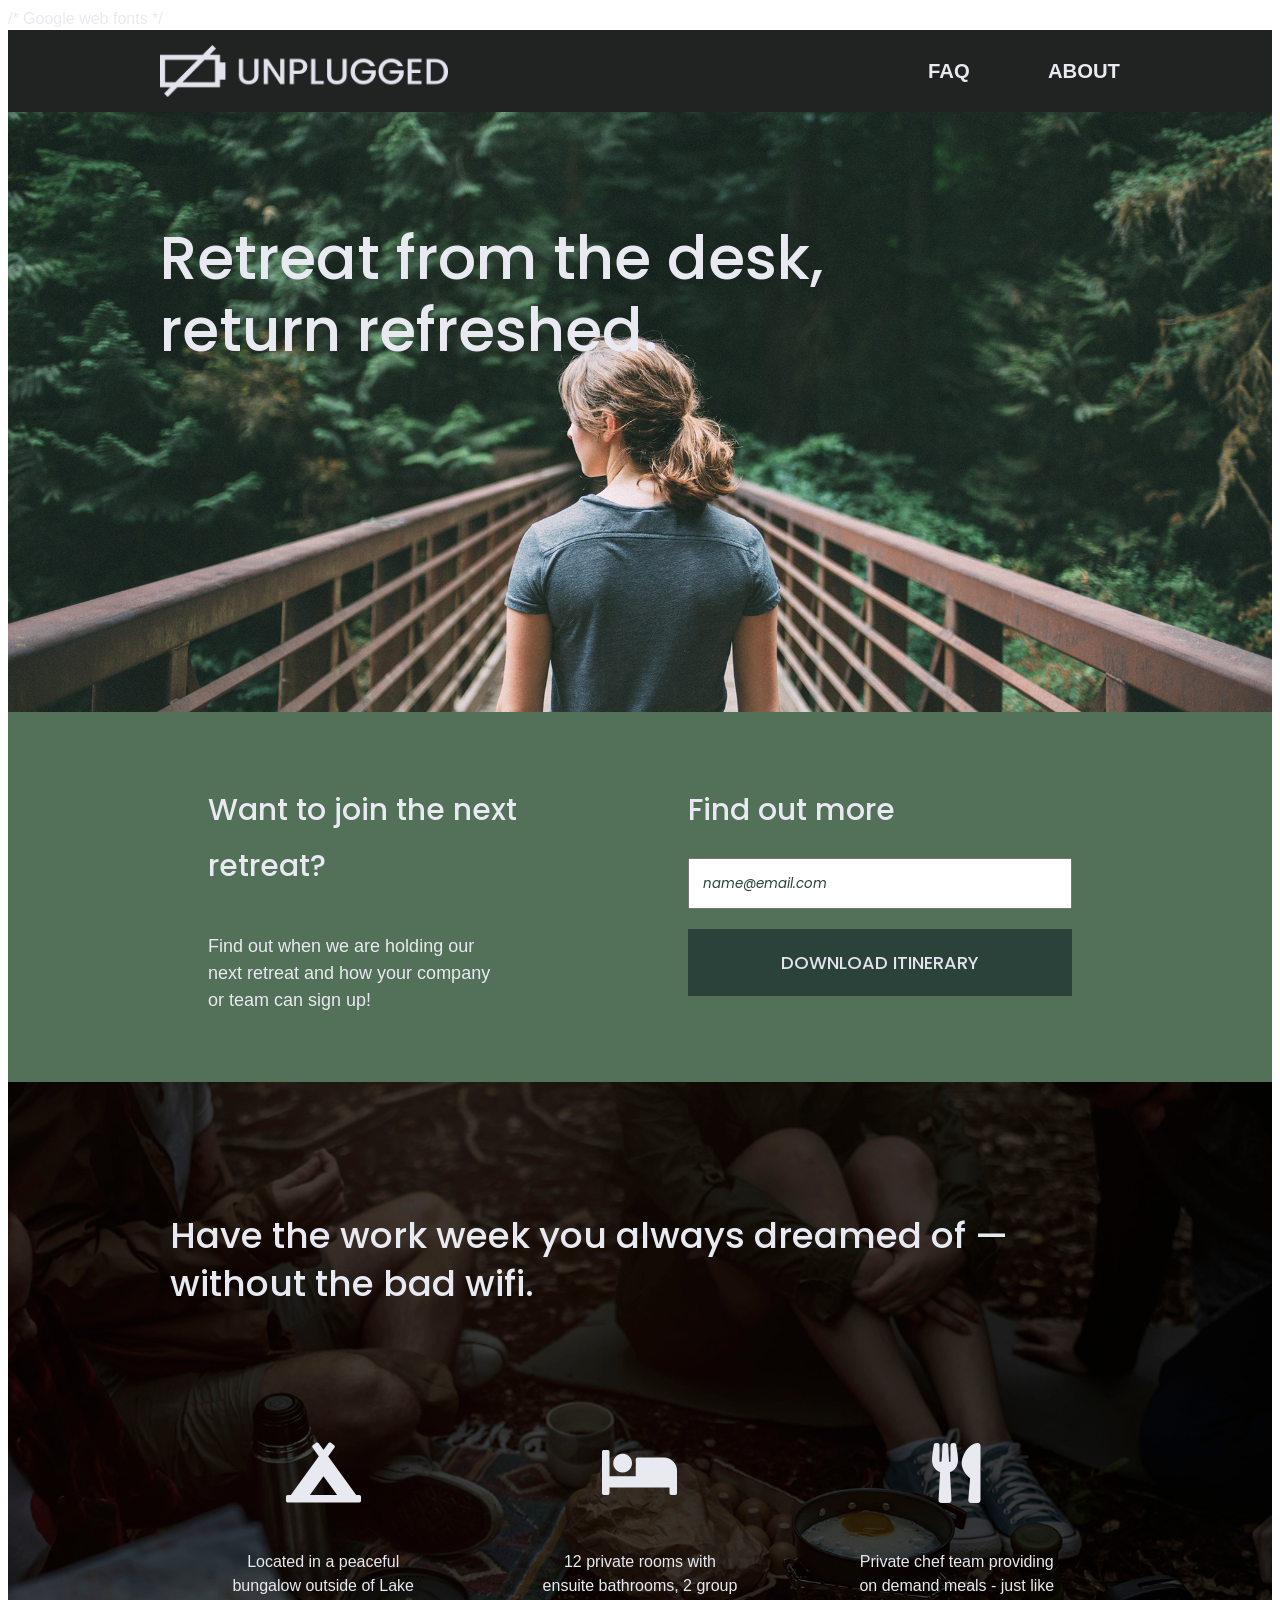
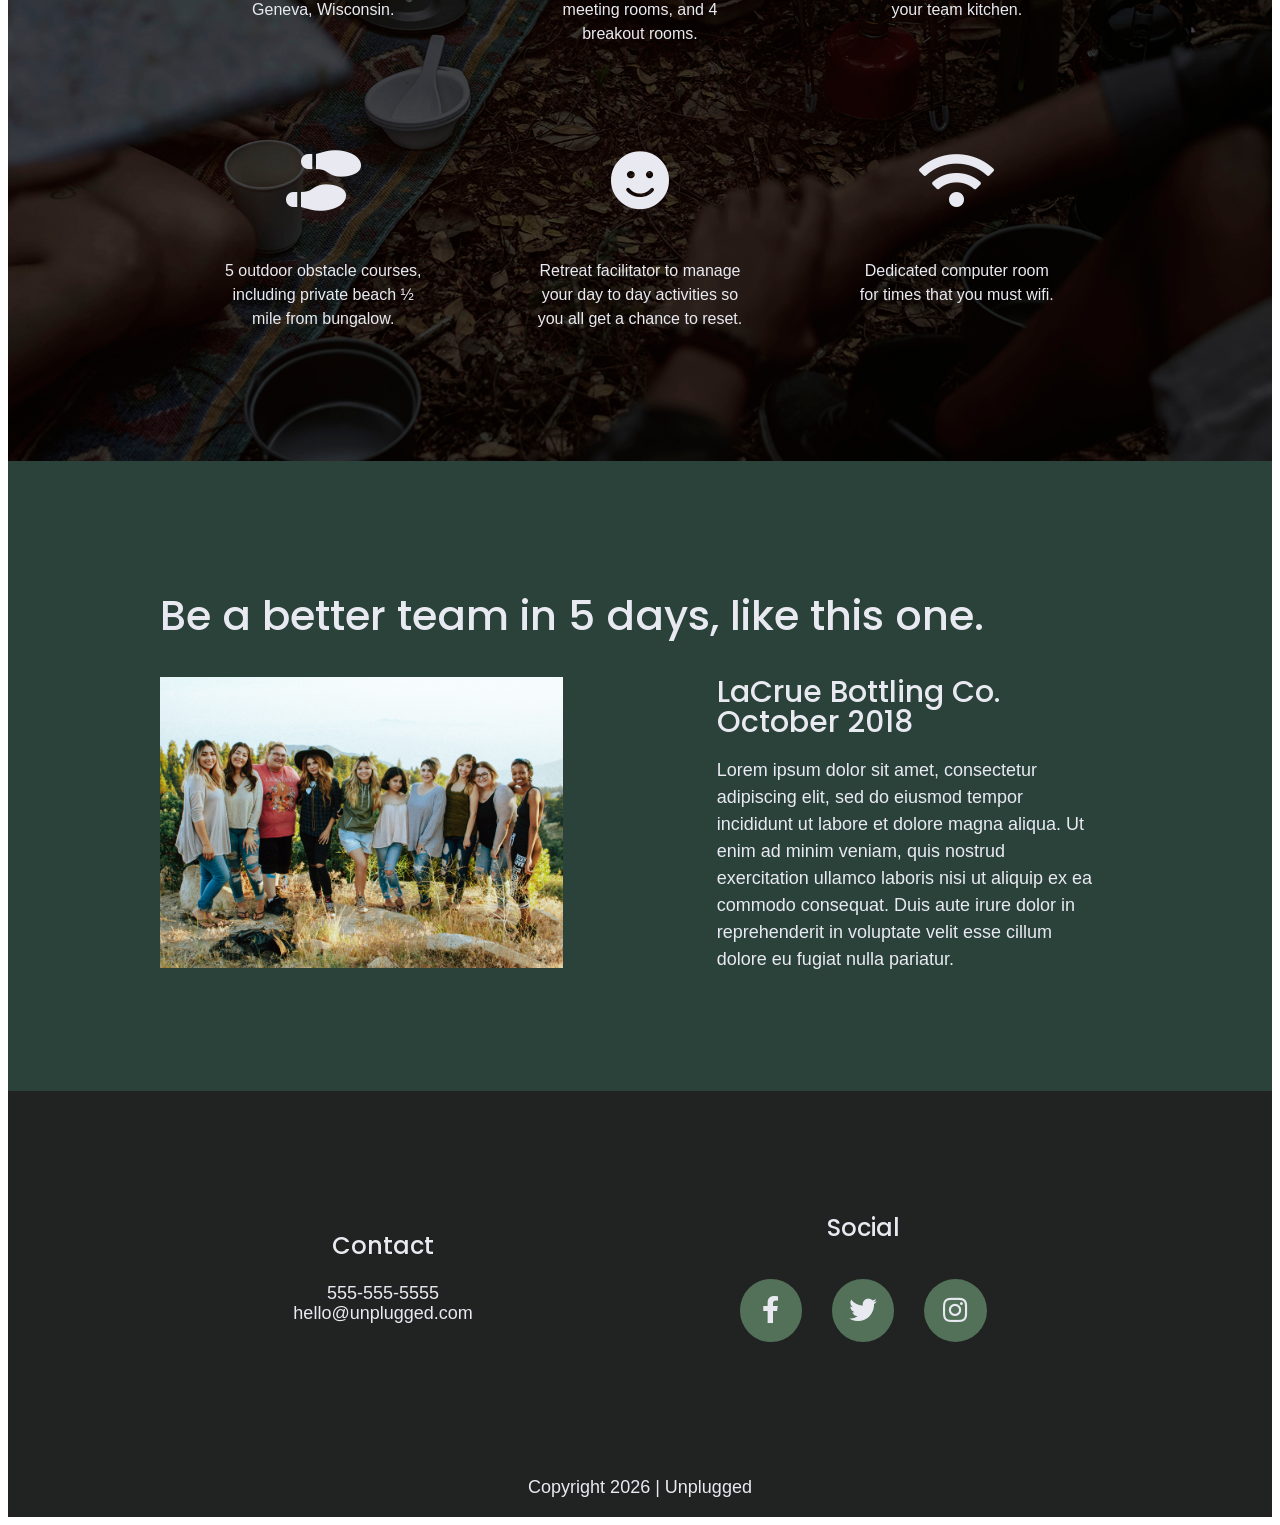
==== commit f802ef27: "Updated heading tags and heading css" ====
--- a/index.html
+++ b/index.html
@@ -60,13 +60,13 @@
     <div class="content-wrapper">
       
       <div class="form-description">
-        <h3>Want to join the next retreat?</h3>
+        <h2>Want to join the next retreat?</h2>
         <p>Find out when we are holding our next retreat and how your company or team can sign up!</p>
       </div>
       
       <div class="form">
         <h3>Find out more</h3>
-        <input type="text" name="name"  area-label="input email address" value="name@email.com">
+        <input type="text" name="name"  aria-label="input email address" value="name@email.com">
         <input type="button" value="Download Itinerary">      
       </div>
 
--- a/css/style.css
+++ b/css/style.css
@@ -92,7 +92,7 @@
 body {
   font-family: 'Opon Sans',sans-serif;
   font-size: 1em;
-  color: #e2e3ed;
+  color:  #E9EAF1;
   text-align: left;
 }
 ul,
@@ -104,7 +104,7 @@
 }
 
 a {
-  color: #e2e3ed;
+  color:  #E9EAF1;
   text-decoration: none;
 }
 
@@ -120,6 +120,7 @@
   font-weight: 500;
 }
 
+.form-description h2,
 h3, 
 h4 {
   font-family: 'Poppins', sans-serif;
@@ -542,6 +543,7 @@
   line-height: 48px;
 }
 
+.form-description h2,
 h3 {
   font-size: 1.5em;
   line-height: 1.875em;
@@ -736,6 +738,8 @@
 h2 {
   font-size: 2.25em;
 }
+
+.form-description h2,
 h3,
 h4 {
   font-size: 1.875em;
